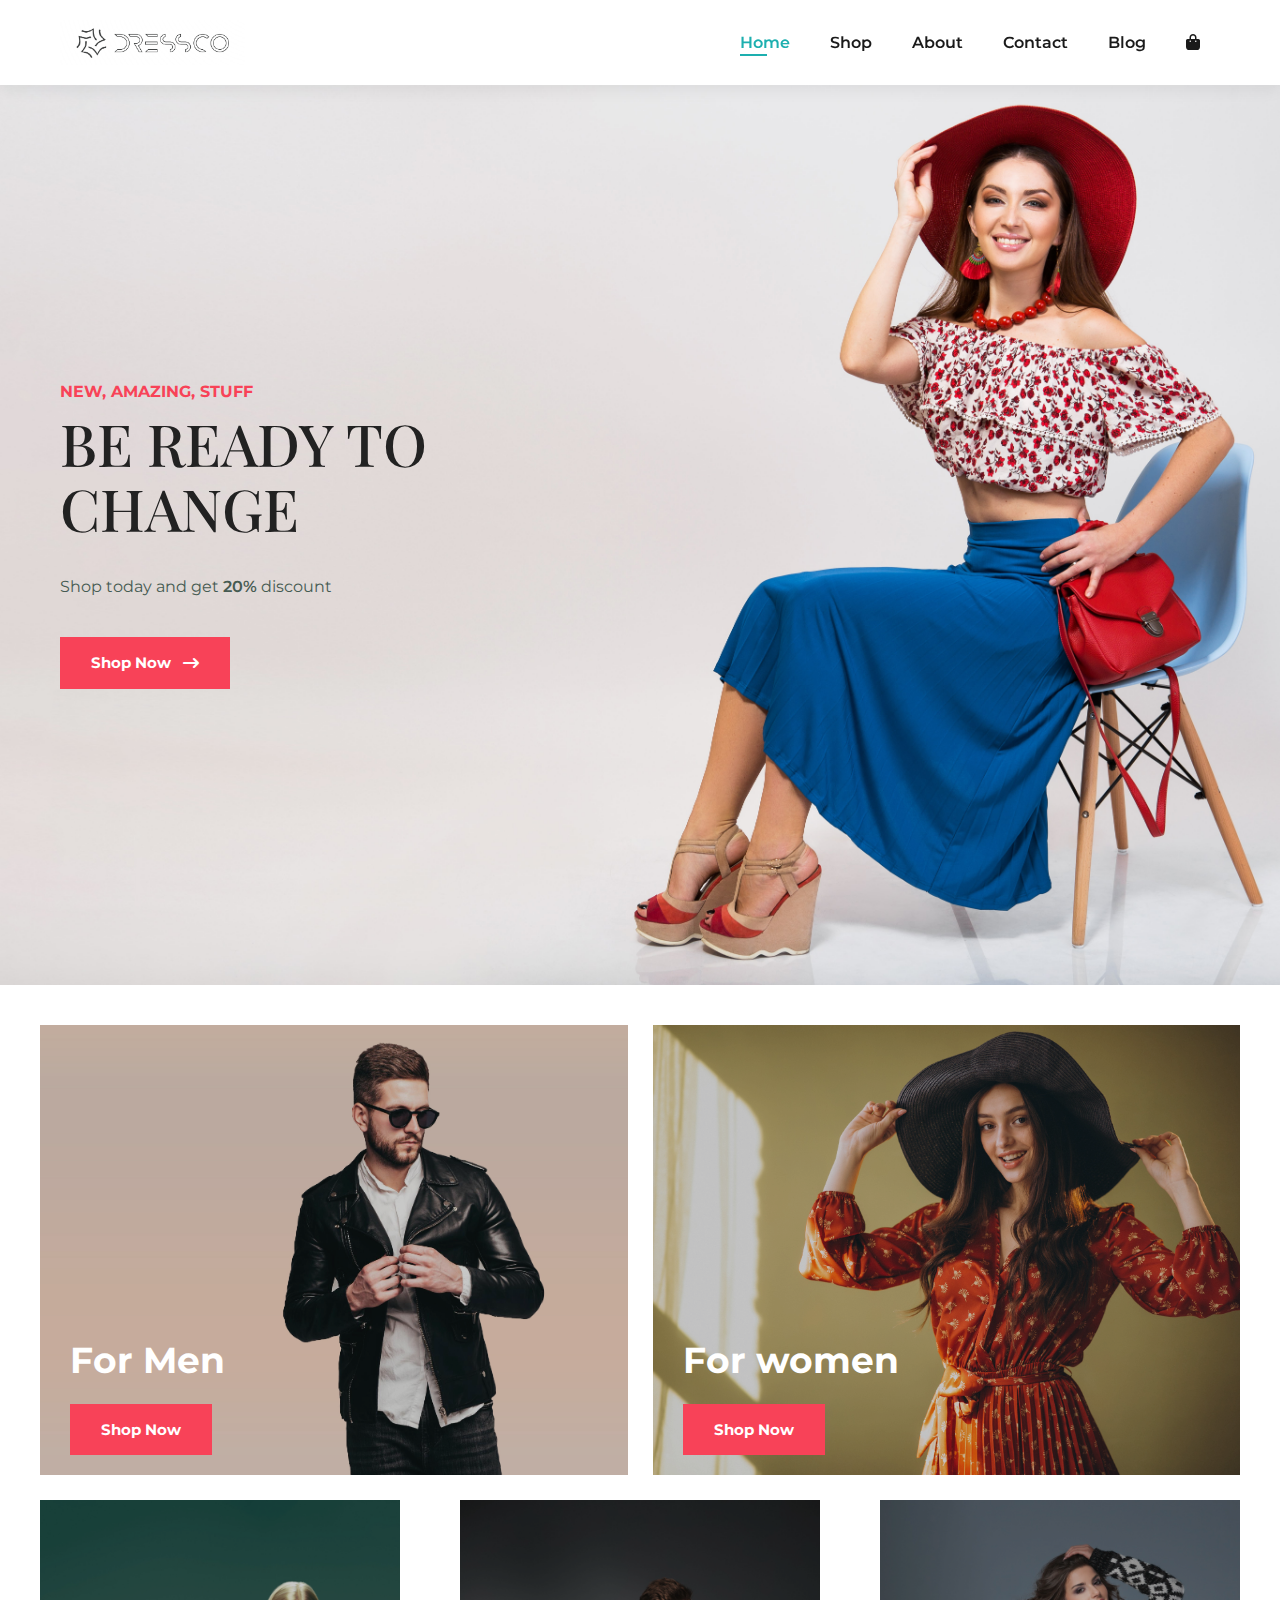
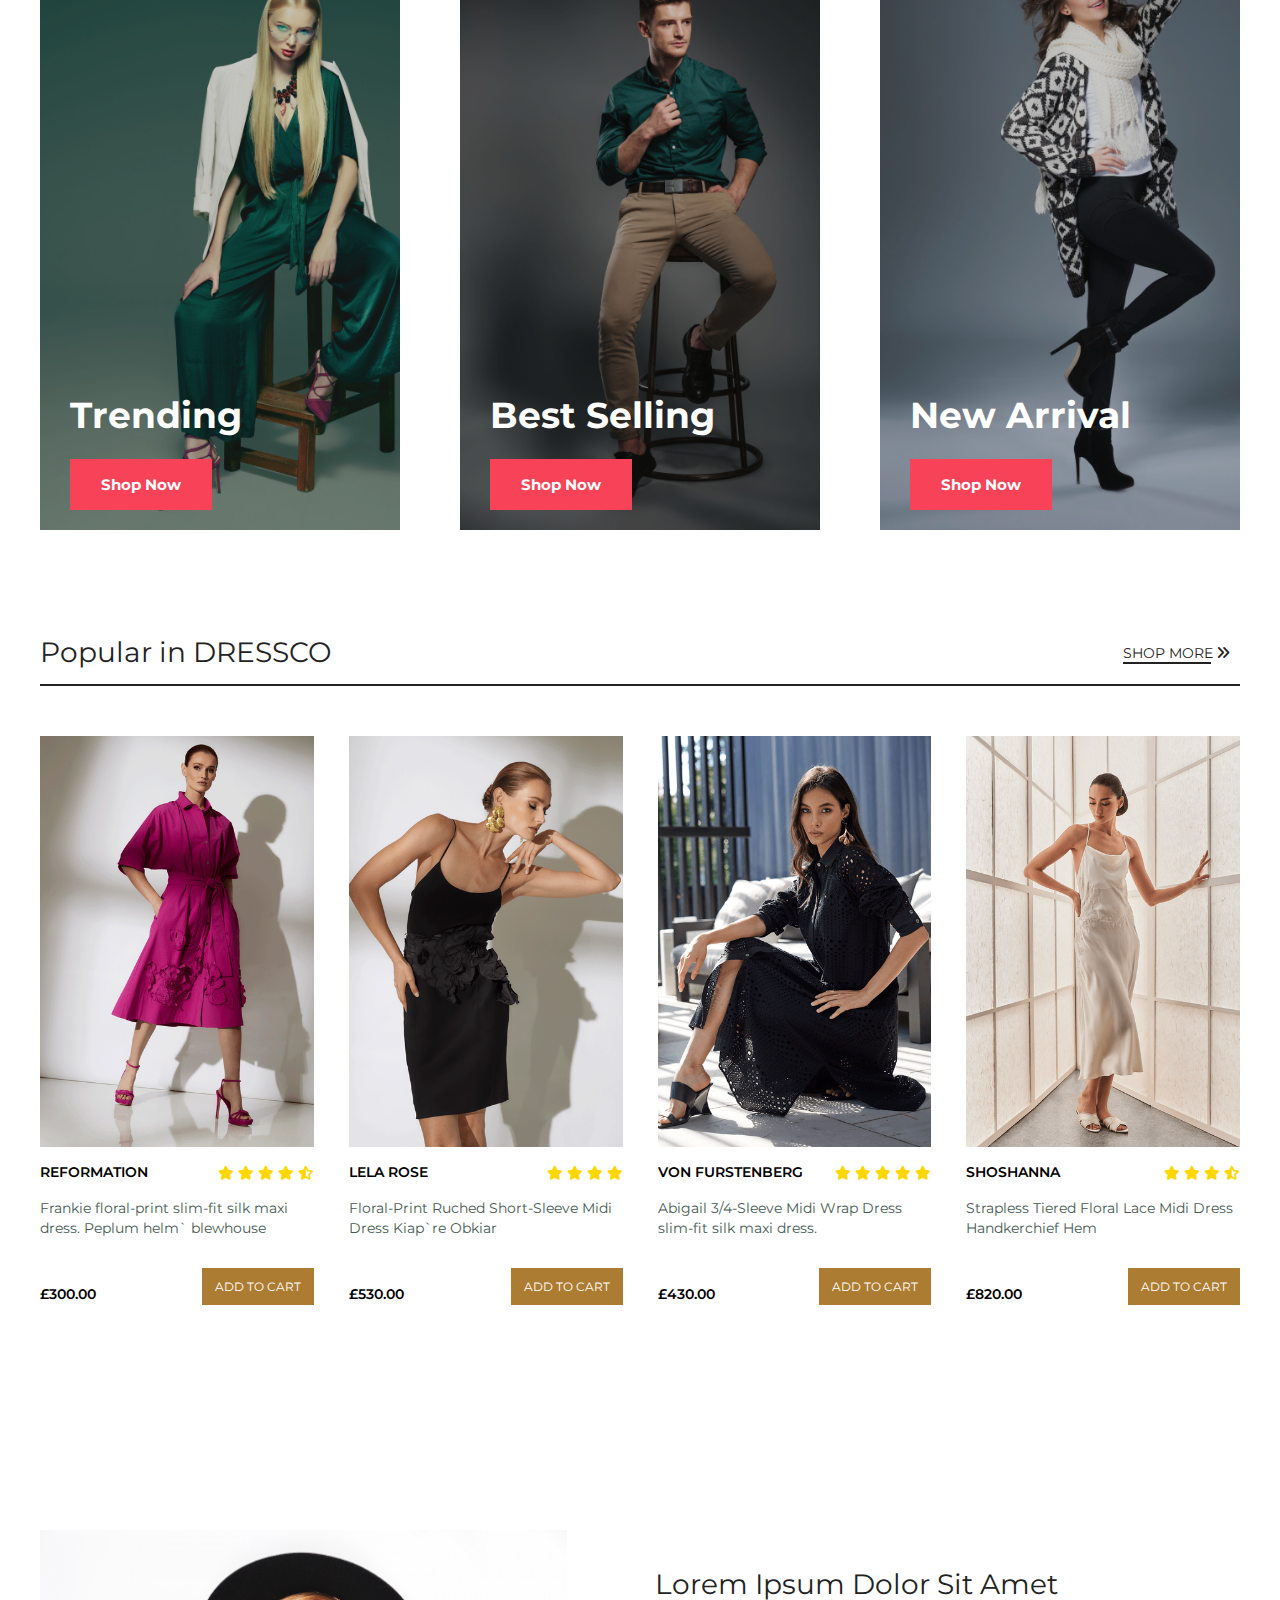
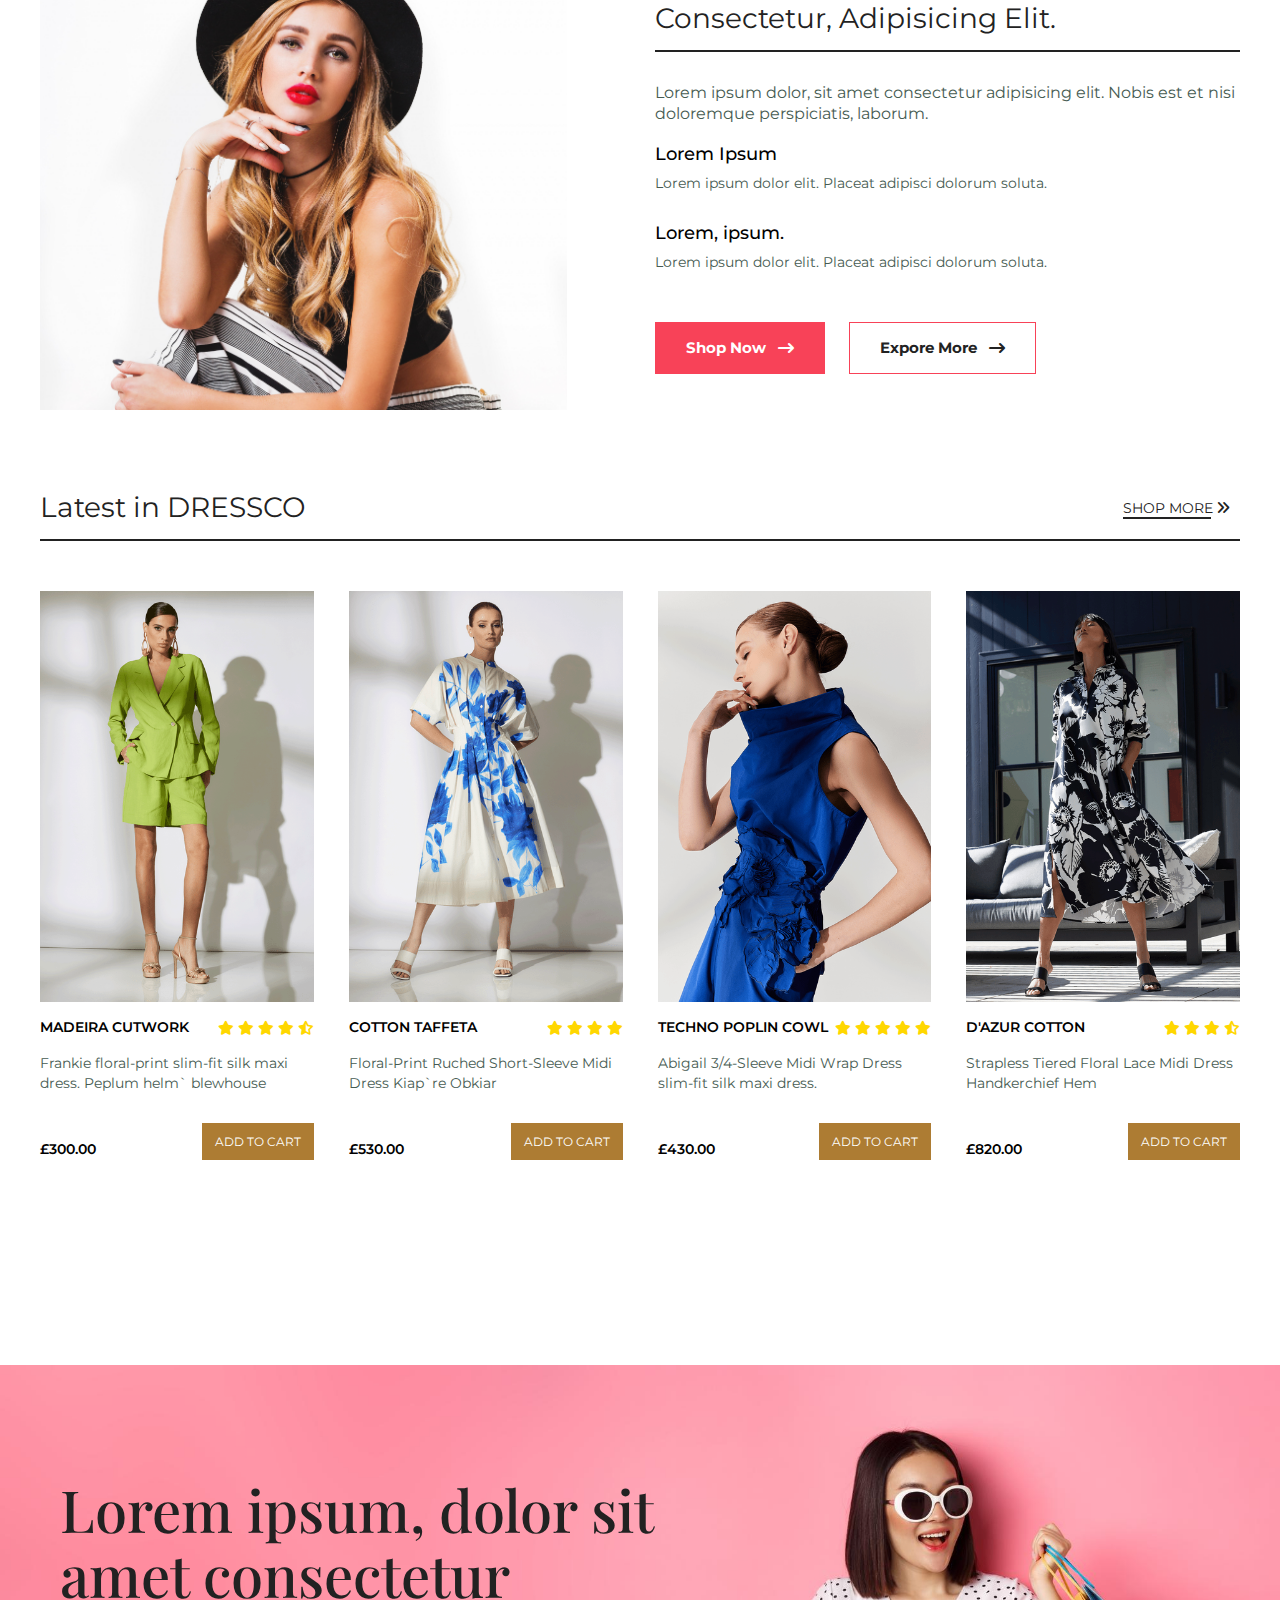
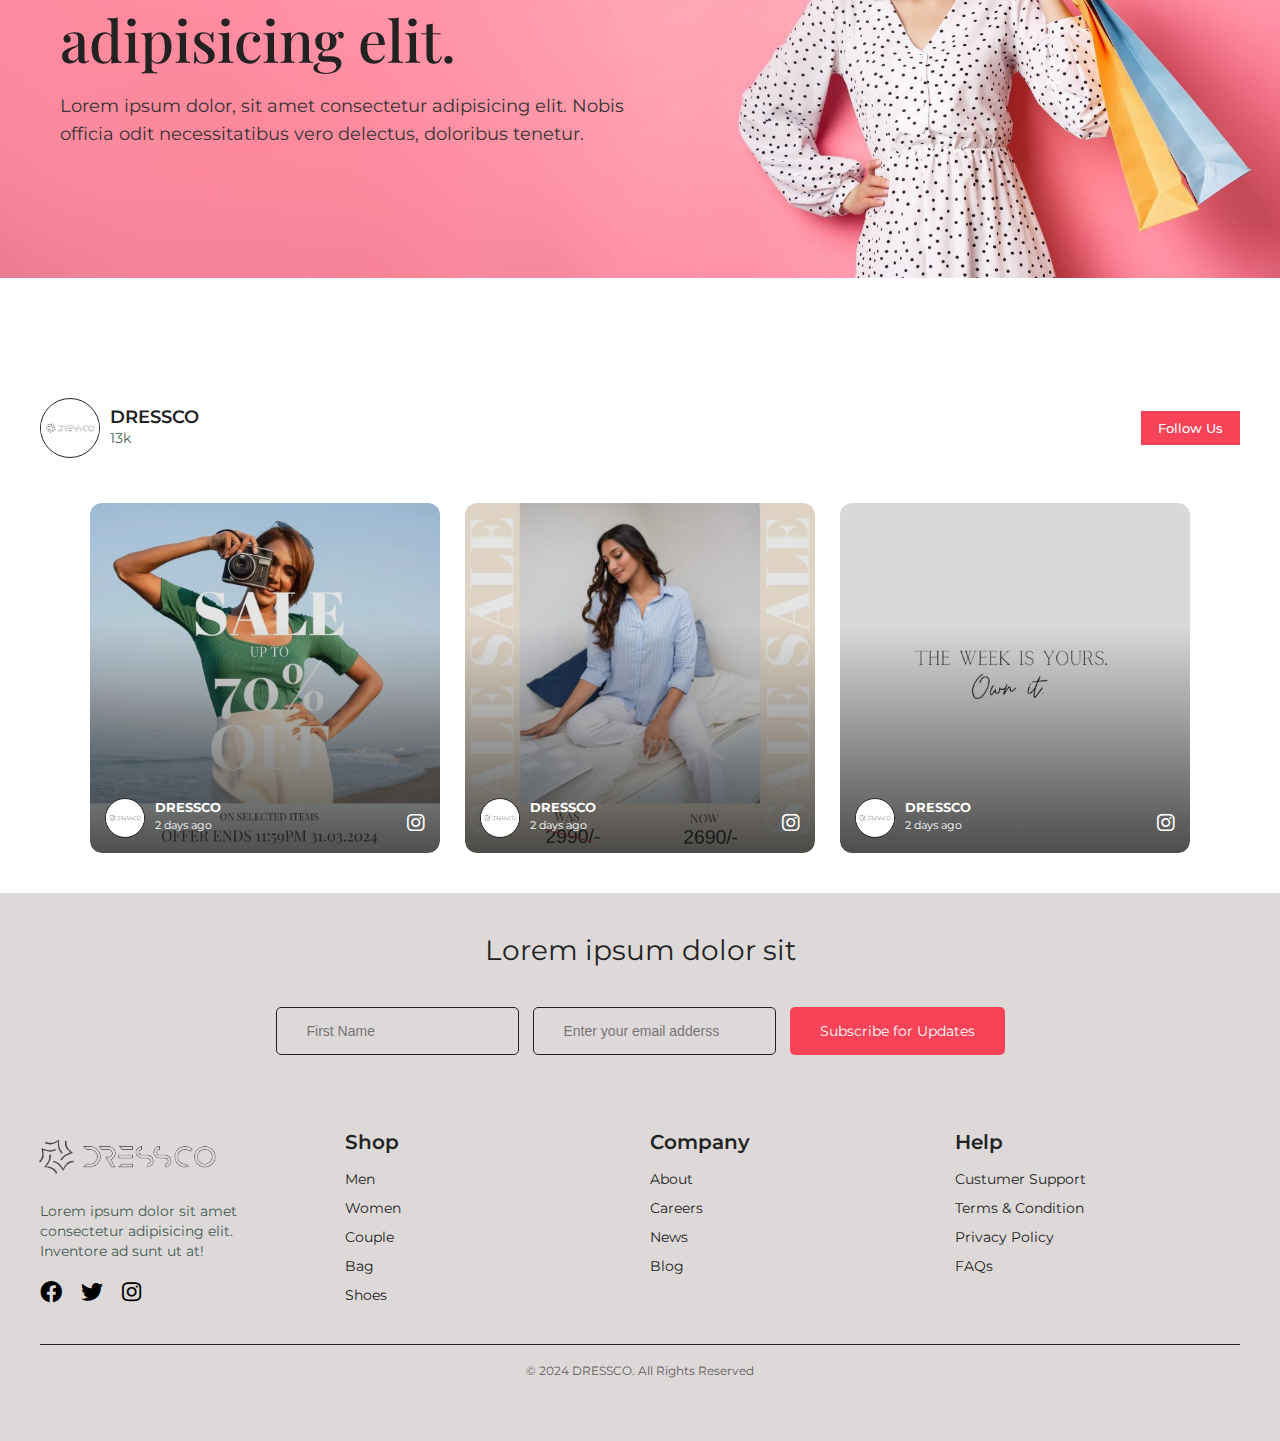
==== index.html @ 86cf1eea "Add files via upload" ====
<!DOCTYPE html>
<html lang="en">
  <head>
    <meta charset="UTF-8" />
    <meta name="viewport" content="width=device-width, initial-scale=1.0" />
    <link rel="shortcut icon" href="./assets/favicon.ico" type="image/x-icon">
    <link rel="stylesheet" href="./css/style.css" />
    <link
      rel="stylesheet"
      href="https://cdnjs.cloudflare.com/ajax/libs/font-awesome/6.0.0-beta3/css/all.min.css"
    />
    <title>DRESSCO</title>
  </head>
  <body>

    <!-- Custom Cursor -->

    <header id="header">
      <a class="logo" href="#"><img src="./assets/logo.png" alt="LOGO" /></a>

      <nav >
        <ul id="navbar">
         
          <li><a class="active" href="index.html">Home</a></li>
          <li><a href="shop.html">Shop</a></li>
          <li><a href="about.html">About</a></li>
          <li><a href="contact.html">Contact</a></li>
          <li><a href="blog.html">Blog</a></li>
          <li>
            <a href="cart.html" id="cart"><i class="fa-solid fa-bag-shopping"></i></a>
          </li>
          
            <a href="#" id="close"><i class="fa-solid fa-times"></i></a>
          
          
        </ul>
      </nav>
      <div id="mobile">
        <i class="fa-solid fa-bag-shopping"></i>
        <i id="bar" class="fa-solid fa-bars"></i>
      </div>
    </header>

    

    <!-- Hero Section -->

    <section id="hero">
      <div class="left-container">
        <h4>New, Amazing, Stuff</h4>
        <h2>BE READY TO CHANGE</h2>
        <p>Shop today and get <span>20%</span> discount</p>
        <button class="primary-btn">
          Shop Now <span><i class="fa-solid fa-arrow-right-long"></i></span>
        </button>
      </div>
      <!-- <div class="right-container">
        <img src="assets/hero-img.png" alt="Hero-Image">
    </div> -->
    </section>
    <!-------------------Category Section---------------->

    <section id="category" class="section-p1">
      <div class="row">
        <div class="category-card for-men">
          <h2>For Men</h2>
          <button class="primary-btn">Shop Now</button>
        </div>
        <div class="category-card for-women">
          <h2>For women</h2>
          <button class="primary-btn">Shop Now</button>
        </div>
      </div>
      <div class="row">
        <div class="category-card trending">
          <h2>Trending</h2>
          <button class="primary-btn">Shop Now</button>
        </div>
        <div class="category-card best-selling">
          <h2>Best Selling</h2>
          <button class="primary-btn">Shop Now</button>
        </div>
        <div class="category-card new-arrival">
          <h2>New Arrival</h2>
          <button class="primary-btn">Shop Now</button>
        </div>
      </div>
    </section>
    
    <!--------------------Popular Items Section-------------- -->

    <section id="popular" class="section-p1">
      <div class="row">
        <h4>Popular in DRESSCO</h4>
        <button class="shop-more">Shop More<i class="fa-solid fa-angles-right"></i></button>
      </div>
      <div class="row">
        <div class="card">
          <img src="./assets/products/item0.webp" alt="item-1">
          <div class="text-content">
            <div class="top-row">
              <h6>REFORMATION</h6>
            <div class="rating">
              <i class="fas fa-star"></i>
              <i class="fas fa-star"></i>
              <i class="fas fa-star"></i>
              <i class="fas fa-star"></i>
              <i class="fa-solid fa-star-half-stroke"></i>
          </div>
            </div>
          <p>Frankie floral-print slim-fit silk maxi dress. Peplum helm` blewhouse</p>
          <div class="bottom-row">
            <h6>£300.00</h6>
            <button class="add-to-cart">Add to Cart</button>
          </div>
          </div>
        </div>
        <div class="card">
          <img src="./assets/products/item2.webp" alt="item-1">
          <div class="text-content">
            <div class="top-row">
              <h6>Lela Rose</h6>
            <div class="rating">
              <i class="fas fa-star"></i>
              <i class="fas fa-star"></i>
              <i class="fas fa-star"></i>
              <i class="fas fa-star"></i>
          </div>
            </div>
          <p>Floral-Print Ruched Short-Sleeve Midi Dress Kiap`re Obkiar</p>
          <div class="bottom-row">
            <h6>£530.00</h6>
            <button class="add-to-cart">Add to Cart</button>
          </div>
          </div>
        </div>
        <div class="card">
          <img src="./assets/products/item3.webp" alt="item-1">
          <div class="text-content">
            <div class="top-row">
              <h6>von Furstenberg</h6>
            <div class="rating">
              <i class="fas fa-star"></i>
              <i class="fas fa-star"></i>
              <i class="fas fa-star"></i>
              <i class="fas fa-star"></i>
              <i class="fas fa-star"></i>
          </div>
            </div>
          <p>Abigail 3/4-Sleeve Midi Wrap Dress slim-fit silk maxi dress.</p>
          <div class="bottom-row">
            <h6>£430.00</h6>
            <button class="add-to-cart">Add to Cart</button>
          </div>
          </div>
        </div>
        <div class="card">
          <img src="./assets/products/item4.webp" alt="item-1">
          <div class="text-content">
            <div class="top-row">
              <h6>Shoshanna</h6>
            <div class="rating">
              <i class="fas fa-star"></i>
              <i class="fas fa-star"></i>
              <i class="fas fa-star"></i>
              <i class="fa-solid fa-star-half-stroke"></i>
          </div>
            </div>
          <p>Strapless Tiered Floral Lace Midi Dress Handkerchief Hem</p>
          <div class="bottom-row">
            <h6>£820.00</h6>
            <button class="add-to-cart">Add to Cart</button>
          </div>
          </div>
        </div>
      </div>
    </section>

    <!------------------ About Us Section --------------------->

    <section id="about" class="section-p1">
      <div class="left-cont">
        <img src="./assets/about.jpg" alt="about">
      </div>
      <div class="right-cont">
        <h4>Lorem Ipsum Dolor Sit Amet<br> Consectetur, Adipisicing Elit.</h4>
        <p>Lorem ipsum dolor, sit amet consectetur adipisicing elit. Nobis est et nisi doloremque perspiciatis, laborum.</p>
        <div class="special-features">
          <h6>Lorem Ipsum</h6>
          <p>Lorem ipsum dolor elit. Placeat adipisci dolorum soluta.</p>
        </div>
        <div class="special-features">
          <h6>Lorem, ipsum.</h6>
          <p>Lorem ipsum dolor elit. Placeat adipisci dolorum soluta.</p>
        </div>
        <button class="primary-btn shop-now">
          Shop Now <span><i class="fa-solid fa-arrow-right-long"></i></span>
        </button>
        <button class="primary-btn explore-more">
          Expore More <span><i class="fa-solid fa-arrow-right-long"></i></span>
        </button>
      </div>
    </section>

    <!------------------ Latest in DRESSCO Section --------------------->
    <section id="popular" class="section-p1">
      <div class="row">
        <h4>Latest in DRESSCO</h4>
        <button class="shop-more">Shop More<i class="fa-solid fa-angles-right"></i></button>
      </div>
      <div class="row">
        <div class="card">
          <img src="./assets/products/latest-item-1.webp" alt="item-1">
          <div class="text-content">
            <div class="top-row">
              <h6>Madeira Cutwork</h6>
            <div class="rating">
              <i class="fas fa-star"></i>
              <i class="fas fa-star"></i>
              <i class="fas fa-star"></i>
              <i class="fas fa-star"></i>
              <i class="fa-solid fa-star-half-stroke"></i>
          </div>
            </div>
          <p>Frankie floral-print slim-fit silk maxi dress. Peplum helm` blewhouse</p>
          <div class="bottom-row">
            <h6>£300.00</h6>
            <button class="add-to-cart">Add to Cart</button>
          </div>
          </div>
        </div>
        <div class="card">
          <img src="./assets/products/latest-item-2.webp" alt="item-1">
          <div class="text-content">
            <div class="top-row">
              <h6>Cotton Taffeta</h6>
            <div class="rating">
              <i class="fas fa-star"></i>
              <i class="fas fa-star"></i>
              <i class="fas fa-star"></i>
              <i class="fas fa-star"></i>
          </div>
            </div>
          <p>Floral-Print Ruched Short-Sleeve Midi Dress Kiap`re Obkiar</p>
          <div class="bottom-row">
            <h6>£530.00</h6>
            <button class="add-to-cart">Add to Cart</button>
          </div>
          </div>
        </div>
        <div class="card">
          <img src="./assets/products/latest-item-3.webp" alt="item-1">
          <div class="text-content">
            <div class="top-row">
              <h6>Techno Poplin Cowl</h6>
            <div class="rating">
              <i class="fas fa-star"></i>
              <i class="fas fa-star"></i>
              <i class="fas fa-star"></i>
              <i class="fas fa-star"></i>
              <i class="fas fa-star"></i>
          </div>
            </div>
          <p>Abigail 3/4-Sleeve Midi Wrap Dress slim-fit silk maxi dress.</p>
          <div class="bottom-row">
            <h6>£430.00</h6>
            <button class="add-to-cart">Add to Cart</button>
          </div>
          </div>
        </div>
        <div class="card">
          <img src="./assets/products/latest-item-4.webp" alt="item-1">
          <div class="text-content">
            <div class="top-row">
              <h6>D'Azur Cotton</h6>
            <div class="rating">
              <i class="fas fa-star"></i>
              <i class="fas fa-star"></i>
              <i class="fas fa-star"></i>
              <i class="fa-solid fa-star-half-stroke"></i>
          </div>
            </div>
          <p>Strapless Tiered Floral Lace Midi Dress Handkerchief Hem</p>
          <div class="bottom-row">
            <h6>£820.00</h6>
            <button class="add-to-cart">Add to Cart</button>
          </div>
          </div>
        </div>
      </div>
    </section>

    <!------------------ Banner Section --------------------->
    <section id="banner">
      <img src="./assets/banner.jpg" alt="banner-image">
      <div class="text-cont">
        <h2>Lorem ipsum, dolor sit amet consectetur adipisicing elit.</h2>
        <p>Lorem ipsum dolor, sit amet consectetur adipisicing elit. Nobis officia odit necessitatibus vero delectus, doloribus tenetur.</p>
      </div>
    </section>

        <!------------------ Instagram Post Section --------------------->
    <section id="instaPostSlider" class="section-p1">
      <div class="heading-row">
        <div class="profile">
          <img src="./assets/profile-pic.png" alt="Profile-Picture">
          <div class="profile-status">
            <h4 class="profile-name">DRESSCO</h4>
            <p>13k </p>
          </div>
        </div>
        <div class="btn-follow">
          <button>Follow Us</button>
        </div>
      </div>

      <div class="slider-row">
        <div class="slider-card">
          <img src="./assets/slider_1.webp" alt="SLider-image">
          <div class="slider-card-bottom">
            <div class="profile">
              <img src="./assets/profile-pic.png" alt="Profile-Picture">
              <div class="profile-status">
                <h4 class="profile-name">DRESSCO</h4>
                <p>2 days ago </p>
              </div>
            </div>
            <div class="btn-follow">
              <i class="fab fa-instagram"></i>
            </div>
    
          </div>
          <div class="slider-hover-overlay">
            <div class="slider-hover-content">
              <i class="fas fa-heart"></i>
              <i class="fas fa-comment"></i>
              <i class="fas fa-share"></i>
            </div>
          </div>
        </div>
        <div class="slider-card">
          <img src="./assets/slider_4.webp" alt="SLider-image">
          <div class="slider-card-bottom">
            <div class="profile">
              <img src="./assets/profile-pic.png" alt="Profile-Picture">
              <div class="profile-status">
                <h4 class="profile-name">DRESSCO</h4>
                <p>2 days ago </p>
              </div>
            </div>
            <div class="btn-follow">
              <i class="fab fa-instagram"></i>
            </div>
    
          </div>
          <div class="slider-hover-overlay">
            <div class="slider-hover-content">
              <i class="fas fa-heart"></i>
              <i class="fas fa-comment"></i>
              <i class="fas fa-share"></i>
            </div>
          </div>
        </div>
        <div class="slider-card">
          <img src="./assets/slider_3.webp" alt="SLider-image">
          <div class="slider-card-bottom">
            <div class="profile">
              <img src="./assets/profile-pic.png" alt="Profile-Picture">
              <div class="profile-status">
                <h4 class="profile-name">DRESSCO</h4>
                <p>2 days ago </p>
              </div>
            </div>
            <div class="btn-follow">
              <i class="fab fa-instagram"></i>
            </div>
    
          </div>
          <div class="slider-hover-overlay">
            <div class="slider-hover-content">
              <i class="fas fa-heart"></i>
              <i class="fas fa-comment"></i>
              <i class="fas fa-share"></i>
            </div>
          </div>
        </div>
      </div>
    </section>
    
    <!------------------ Footer Section --------------------->
    <footer id="footer" class="section-p1">
      <div id="topCont" class="top-container">
        <h4>Lorem ipsum dolor sit</h4>
        <form action="sign-up">
          <input type="text" placeholder="First Name" id="fName">
          <input type="text" id="email" placeholder="Enter your email adderss">
          <button id="subscribe" class="primary-btn btn-subscribe">Subscribe for Updates</button>

        </form>
      </div>
      <div id="midCont" class="mid-container">
        <div class="footer-col">
          <a href="#"><img src="./assets/footer-logo.png" alt="LOGO"></a>
          <p>Lorem ipsum dolor sit amet consectetur adipisicing elit. Inventore ad sunt ut at!</p>
          <div class="socials">
            <i class="fab fa-facebook"></i>
            <i class="fab fa-twitter"></i>
            <i class="fab fa-instagram"></i>
          </div>
      </div>
        <div class="footer-col">
          <h4>Shop</h4>
          <ul>
            <li><a href="#">Men</a></li>
            <li><a href="#">Women</a></li>
            <li><a href="#">Couple</a></li>
            <li><a href="#">Bag</a></li>
            <li><a href="#">Shoes</a></li>
          </ul>
      </div>
        <div class="footer-col">
          <h4>Company</h4>
          <ul>
            <li><a href="#">About</a></li>
            <li><a href="#">Careers</a></li>
            <li><a href="#">News</a></li>
            <li><a href="#">Blog</a></li>
          </ul>
      </div>
        <div class="footer-col">
          <h4>Help</h4>
          <ul>
            <li><a href="#">Custumer Support</a></li>
            <li><a href="#">Terms & Condition</a></li>
            <li><a href="#">Privacy Policy</a></li>
            <li><a href="#">FAQs</a></li>
          </ul>
      </div>
      </div>
      <div id="bottomCont" class="bottom-container">
        <p>&copy; 2024 DRESSCO. All Rights Reserved</p>
      </div>
    </footer>
 

    <script src="./js/index.js"></script>
  </body>
</html>
---- css/style.css ----
@import url("https://fonts.googleapis.com/css2?family=Montserrat:ital,wght@0,100..900;1,100..900&family=Rubik+Scribble&family=Playfair+Display:ital,wght@0,400..900;1,400..900&display=swap");




/* Reset and Global Styles */
* {
  padding: 0;
  margin: 0;
  box-sizing: border-box;
}

h1 {
  font-size: 50px;
  line-height: 64px;
  color: #222;
}
h2 {
  font-size: 46px;
  line-height: 54px;
  color: #222;
}

h4 {
  font-size: 20px;
  color: #222;
}
h5 {
  font-size: 50px;
  line-height: 64px;
  color: #222;
}
h6 {
  font-size: 14px;
  font-weight: 600;
  line-height: 21px;
}
p {
  font-size: 16px;
  line-height: 21px;
  color: #465b52;
  margin: 15px 0 20px 0;
}

.section-p1 {
  padding: 40px 60px;
}

.section-m1 {
  margin: 40px 0;
}

body {
  width: 100%;
}

body {
  font-family: "Montserrat", sans-serif;
}
button{
  font-family: "Montserrat", sans-serif;
  cursor: pointer;
  transition: 0.45s ease;
}

/* Header Styles */
#header {
  display: flex;
  justify-content: space-between;
  align-items: center;
  padding: 20px 60px;
  background-color: #ffffff;
  box-shadow: 0 5px 15px rgba(0, 0, 0, 0.06);
  z-index: 100;
  position: sticky;
  top: 0;
  left: 0;
  right: 0;
}

#header img {
  width: 185px;
  height: auto;
  display: block;
  margin: 0 auto;
}



#navbar {
  display: flex;
  align-items: center;
  justify-content: center;
  transition: 0.45s ease;
}

#navbar li {
  list-style: none;
  padding: 0 20px;
  position: relative;
}

#navbar a {
  text-decoration: none;
  font-weight: 600;
  color: #1a1a1a;
  transition: 0.45s ease;
}

#navbar a:hover,
#navbar a.active {
  color: #1dafaf;
}

#navbar a.active::after,
#navbar a:hover::after {
  content: "";
  width: 30%;
  height: 2px;
  background-color: #1dafaf;
  position: absolute;
  bottom: -4px;
  left: 20px;
}

#mobile, #close{
  display: none;
}

/*Hero Section Style*/
#hero {
  display: flex;
  align-items: center;
  justify-content: space-between;
  width: 100%;
  height: 100vh;
  background-image: url(../assets/hero-bg-img.jpg);
  background-size: cover;
  background-repeat: no-repeat;
  padding: 100px 60px;
}

.left-container {
  width: 50%;
  display: flex;
  flex-direction: column;
  align-items: start;
  justify-content: center;
}

.left-container h4 {
  color: #f84257;
  font-size: 16px;
  font-weight: 700;
  text-transform: uppercase;
  margin-bottom: 10px;
}

.left-container h2,
#banner .text-cont h2 {
  font-family: "Playfair Display";
  font-size: 58px;
  line-height: 65px;
  font-weight: 500;
  margin: 0 0 20px 0;
}

.left-container p span {
  font-weight: 600;
}

.primary-btn {
  color: #ffffff;
  background-color: #f84258;
  padding: 15px 30px;
  font-size: 15px;
  font-weight: 700;
  border: none;
  margin-top: 20px;
  border: 1px solid #f84258;
  transition: 0.45s ease;
  cursor: pointer;
}
.primary-btn span {
  font-size: 16px;
  font-weight: 200;
  vertical-align: middle;
  margin-left: 8px;
}
.primary-btn:hover {
  border-color: #f84258;
  background-color: #fff;
  color: #222;
}
/* .right-container{
    width: 50%;
    display: flex;
    align-items: center;
    justify-content: end;
}
.right-container img{
    width: 90%;
    height: auto; 
    margin: 0 ;
} */

/* Category Styles */

.row {
    display: flex;
    align-items: center;
    justify-content: center;
    gap: 25px;
    margin-bottom: 25px;
}

.for-men{background-image: url(../assets/for-men.jpg);}
.for-women{background-image: url(../assets/for-women.jpg);}
.trending{background-image: url(../assets/trending.jpg);}
.best-selling{background-image: url(../assets/best-selling.jpg);}
.new-arrival{background-image: url(../assets/new-arrival.jpg);}

.row .category-card {
    display: flex;
    flex-direction: column;
    align-items: flex-start;
    justify-content: flex-end;
    width: 50%;
    height: 50vh;
    padding: 20px 30px;
    background-position: top 30%;
    background-size: cover;
    position: relative;
    z-index: 1;
}

.category-card::after {
    content: '';
    position: absolute;
    top: 0;
    left: 0;
    width: 100%;
    height: 100%;
    background-color: rgba(36, 36, 34, 0.247);
    z-index: -1;
}

.category-card h2{
    color: #fff;
    font-size: 36px;
    line-height: 48px;
    font-weight: 700;
}

#category .row:last-child {
  display: flex;
  justify-content: space-between;
  flex-wrap: wrap;
}

.row:last-child .category-card{
    width: 30%;
    height: 70vh;
}

/* Popular Styles & Latest Styles*/
#popular .row {
  display: flex;
  align-items: flex-end;
  justify-content: space-between;
  padding-bottom: 15px;
  margin-bottom: 50px;
  border-bottom: 2px solid #222;
  gap: 35px;
  height: 100%;
}

#popular .row h4,
#about .right-cont h4,
#footer .top-container h4{
  font-size: 28px;
  font-weight: 400;
  color: #222;
}

#popular .row .shop-more{
  padding: 5px 10px;
  background-color: transparent;
  color: #222;
  font-size: 14px;
  font-weight: 400;
  border: none;
  text-transform: uppercase;
  cursor: pointer;
}

#popular .row .shop-more i{
  padding-left: 4px;
}
#popular .row .shop-more::after{
  content: '';
  width: 82%;
  height: 2px;
  display: flex;
  background-color: #222;
}

#popular .row .card {
  background-color: #ffffff;
  width: 25%;
  height: auto;
  display: flex;
  flex-direction: column;
  column-gap: 15px;
  align-items: flex-start;
  justify-content: space-between;
  padding: 0px;
}

#popular .row .card img {
  width: 100%;
  object-fit: cover;
  object-position: center;
}

#popular .row .card .text-content{
  width: 100%;
  margin-top: 15px;
  display: flex;
  flex-direction: column;
  
}
#popular .row .card .text-content .top-row{
  display: flex;
  align-items: center;
  justify-content: space-between;
}

#popular .row .card .text-content .top-row h6{
  font-size: 14px;
  font-weight: 600;
  line-height: 21px;
  text-transform: uppercase;
}

#popular .row .card .text-content .top-row i{
  color: gold;
  font-size: 14px;
}

#popular .row .card .text-content p{
  font-size: 14px;
  line-height: 20px;
  font-weight: 400;
  margin-bottom: 20px;
}

#popular .row:last-child{
  border: none;
}

#popular .row .card .text-content .bottom-row{
  display: flex;
  align-items: flex-end;
  justify-content: space-between;
  margin-top: 10px;
}

#popular .row .card .text-content .bottom-row .add-to-cart{
  padding: 10px 12px;
  background-color: #ad7c33;
  color: #fff;
  font-size: 12px;
  font-weight: 400;
  text-transform: uppercase;
  border: 1px solid #ad7c33;
  
}
#popular .row .card .text-content .bottom-row .add-to-cart:hover{
  background-color: transparent;
  border: 1px soid #ad7c33;
  color: #222;
}

.add-to-cart:hover::after {
  content: "\f217";
  font-family: 'Font Awesome\ 5 Free';
  margin-left: 5px; 
}



/* About section styles */

#about{
  display: flex;
  justify-content: space-between;
  align-items: center;
  margin-top: 80px;
  column-gap: 30px;

}

#about .left-cont{
  width: 50%;
  height: 480px;
}

#about .left-cont img{
  width: 90%;
  height: 100%;
  object-fit: cover;
  object-position: top 0 right 0;
}


#about .right-cont{
  width: 50%;
  height: auto;
}
#about .right-cont h4{
  border-bottom: 2px solid #222;
  padding-bottom: 15px;
}

#about .right-cont p{
  line-height: 21px;
  margin-top: 30px;
}
.special-features {
  margin-bottom: 30px;
}
#about .right-cont .special-features h6{
  font-size: 18px;
  font-weight: 500;
  margin-top: 20px;
  margin-bottom: 8px;

}

#about .right-cont .special-features p{
  font-size: 14px;
  line-height: 20px;
  margin: 0;
}

#about .right-cont .explore-more{
  background-color: transparent;
  color: #222;
  margin-left: 20px;
}
#about .right-cont .explore-more:hover{
  border: none;
  background-color: #f84257;
  color: #fff;
}
#about .right-cont .explore-more:hover .shop-more{
  background-color: transparent;
  color: #222;
}

/* Banner Styles */

#banner{
  width: 100%;
  position: relative;
  display: flex;
  align-items: center;
  margin-top: 100px;
  margin-bottom: 80px;
}

#banner img{
  width: 100%
}

#banner .text-cont{
  position: absolute;
  width: 60%;
  top: 50%;
  transform: translateY(-50%);
  padding-left: 60px;
}

#banner .text-cont p{
  width: 80%;
  font-size: 18px;
  color: #333333;
  line-height: 28px;
}

/* Instagram Post Slider Styles */
#instaPostSlider {
  display: flex;
  flex-direction: column;
  gap: 45px;
  justify-content: space-between;
}

#instaPostSlider .heading-row {
  display: flex;
  align-items: center;
  justify-content: space-between;
}

#instaPostSlider .heading-row .profile {
  display: flex;
  align-items: center;
  justify-content: space-between;
  gap: 10px;
}

#instaPostSlider .heading-row .profile img {
  width: 60px;
  height: 60px;
  object-fit: contain;
  border: 1px solid #222;
  border-radius: 30px;
}

#instaPostSlider .heading-row .profile .profile-status h4 {
  font-size: 18px;
  font-weight: 600;
  margin-bottom: px;
}
#instaPostSlider .heading-row .profile .profile-status p{
  font-size: 14px;
  font-weight: 400;
  margin: 0;
}

#instaPostSlider .heading-row .btn-follow button{
  padding: 8px 16px;
  background-color: #f84257;
  color: #fff;
  border:  1px solid #f84257;
  font-size: 13px;
  font-weight: 500;
  transition: 0.3s ease;
  cursor: pointer;
}
#instaPostSlider .heading-row .btn-follow button:hover{
  opacity: 0.9;
}

#instaPostSlider .slider-row .slider-card {
  width: 350px;
  height: 350px;
  position: relative;
  z-index: 1;
  overflow: hidden;
  border-radius: 12px;

}

#instaPostSlider .slider-row{
  padding: 0 50px;
  display: flex;
  align-items: center;
  justify-content: space-between;
}

#instaPostSlider .slider-row .slider-card img {
  width: 100%;
  height: 100%;
  object-fit: cover;
  object-position: center;
}

#instaPostSlider .slider-row .slider-card-bottom {
  width: 350px;
  height: 350px;
  display: flex;
  align-items: flex-end;
  justify-content: space-between;
  padding: 15px;
  border-radius: 12px;
  background: rgb(27,29,29);
  background: linear-gradient(0deg, rgba(27,29,29,0.7763480392156863) 0%, rgba(24,25,25,0.11528361344537819) 65%);

  position: absolute;
  z-index: 2;
  bottom: 0;
  left: 0;
  right: 0;
  transition: 0.35s ease;

}

#instaPostSlider .slider-row .slider-card-bottom .profile {
  display: flex;
  align-items: center;
  justify-content: space-between;
  gap: 10px;
}

#instaPostSlider .slider-row .slider-card-bottom .profile img{
  width: 40px;
  height: 40px;
  object-position: center;
  object-fit: contain;
  border: 1px solid #222;
  border-radius: 20px;
  background-color: #fff;
}

#instaPostSlider .slider-row .slider-card-bottom .profile-status{
  display: flex;
  flex-direction: column;
  align-items: flex-start;
}

#instaPostSlider .slider-row .slider-card-bottom .profile-status h4{
  font-size: 13px;
  font-weight: 700;
  color: #fff;
}

#instaPostSlider .slider-row .slider-card-bottom .profile-status p{
  font-size: 11px;
  font-weight: 400;
  color: #fff;
  margin: 0;
}

#instaPostSlider .slider-row .slider-card-bottom i{
  font-size: 20px;
  color: #fff;
  margin-bottom: 5px;
}

#instaPostSlider .slider-row .slider-card-bottom i:hover{
  color: #f84257;
}

#instaPostSlider .slider-row .slider-hover-overlay{
  width: 100%;
  height: 100%;
  position: absolute;
  top: 0;
  left: 0;
  background-color: rgba(0, 0, 0, 0.6);
  display: flex;
  align-items: center;
  justify-content: center;
  gap: 20px;
  opacity: 1;
  transition: 0.35s ease;
  z-index: 3;
  opacity: 0;
}
#instaPostSlider .slider-row .slider-hover-overlay:hover {
  opacity: 1;
}

#instaPostSlider .slider-row .slider-hover-overlay .slider-hover-content i{
  font-size: 25px;
  color: #fff;
  transition: 0.35s ease;
  margin: 5px;
}

#instaPostSlider .slider-row .slider-hover-overlay .slider-hover-content i:hover{
  color: #f84257;
}

/* Footer Styles */

#footer {
  background-color: #ddd9d9;
  display: flex;
  flex-direction: column;
  align-items: center;
  justify-content: center;
  gap: 30px;
}

#footer .top-container {
  display: flex;
  flex-direction: column;
  align-items: center;
  justify-content: center;
  gap: 20px;
}

#footer .top-container input {
  padding: 15px 30px;
  background-color: transparent;
  border: #222 1px solid;
  border-radius: 5px;
  color: #222;
  font-size: 14px;
  font-weight: 400;
  margin-right: 10px;
  outline: none;
}

#footer .top-container .btn-subscribe {
  padding: 15px 30px;
  background-color: #f84257;
  color: #fff;
  font-size: 14px;
  font-weight: 400;
  border: none;
  border-radius: 5px;
  cursor: pointer;
}

#footer .mid-container {
  width: 100%;
  display: flex;
  align-items: flex-start;
  justify-content: center;
  gap: 20px;
  margin-top: 45px;
}

#footer .mid-container .footer-col {
  width: 25%;
}

#footer .mid-container .footer-col img {
  width: 75%;
  height: auto;
  margin-left: -20px;
}

#footer .mid-container .footer-col p {
  width: 80%;
  font-size: 14px;
  line-height: 20px;
}

#footer .mid-container .footer-col i{
  font-size: 22px;
  margin-right: 15px;
  transition: 0.35s ease;
}

#footer .mid-container .footer-col i:hover{
  color: #f84257;
}

#footer .mid-container .footer-col h4{
  font-size: 20px;
  font-weight: 600;
  margin-bottom: 15px;
}

#footer .mid-container .footer-col ul{
  list-style: none;
}

#footer .mid-container .footer-col ul li{
  margin-bottom: 10px;
}

#footer .mid-container .footer-col ul li a{
  text-decoration: none;
  color: #222;
  font-size: 14px;
  transition: 0.35s ease;
}

#footer .mid-container .footer-col ul li a:hover{
  color: #f84257;
  text-decoration: underline;
}

#footer .bottom-container {
  display: inline-block;
  width: 100%;
  text-align: center;
  border-top: 1px solid #222;
}

#footer .bottom-container p {
  font-size: 12px;
  color: #615b5b;
}

/* Responsive Media Queries Styles */

.section-p1 {
  padding: 40px 40px;
}

@media (max-width: 799px) {
  #navbar {
    display: flex;
    flex-direction: column;
    align-items: flex-start;
    justify-content: flex-start;
    position: absolute;
    top: 0;
    right: -300px;
    background-color: #ffffff;
    width: 300px;
    height: 100vh;
    box-shadow: 0 40px 60px rgba(0, 0, 0, 0.06);
    padding: 80px 0 0 10px;
}

  #navbar.active {
    right: 0;
  }
  #navbar li {
    margin-bottom: 25px;
}

  #mobile {
    display: flex;
    align-items: center;
    
  }

  #mobile i{
    font-size: 24px;
    cursor: pointer;
    color: #222;
    padding: 15px;
  }

  #close{
    display: initial;
    position: absolute;
    top: 30px;
    left: 30px;
    font-size: 24px;
    cursor: pointer;
    color: #222;
  }

  #cart{
    display: none;
  }




  #hero {
    height: 70vh;
    padding: 100px 60px;
    background-position: top 30% right 30%;
}

.row .category-card {
  width: 50%;
  height: 30vh;
  background-position: top 30% right;
  z-index: 1;
}

.row:last-child .category-card {
  width: 30%;
  height: 30vh;
}

#popular .row {
  padding: 0;
  gap: 0;
  flex-wrap: wrap;
}

#popular .row .card {
  width: 45%;
  height: auto;
  padding: 0 10px;
  margin-bottom: 45px;

}

#about {
  margin-top: 0px;
}
#about .right-cont .explore-more,
#about .right-cont .shop-now{
  padding: 12px 15px;
}

#banner .text-cont {
  width: 75%;
}

.left-container h2, #banner .text-cont h2 {
  font-size: 34px;
  line-height: 45px;
}

#instaPostSlider .slider-row .slider-card {
  width: 180px;
  height: auto;
}

}
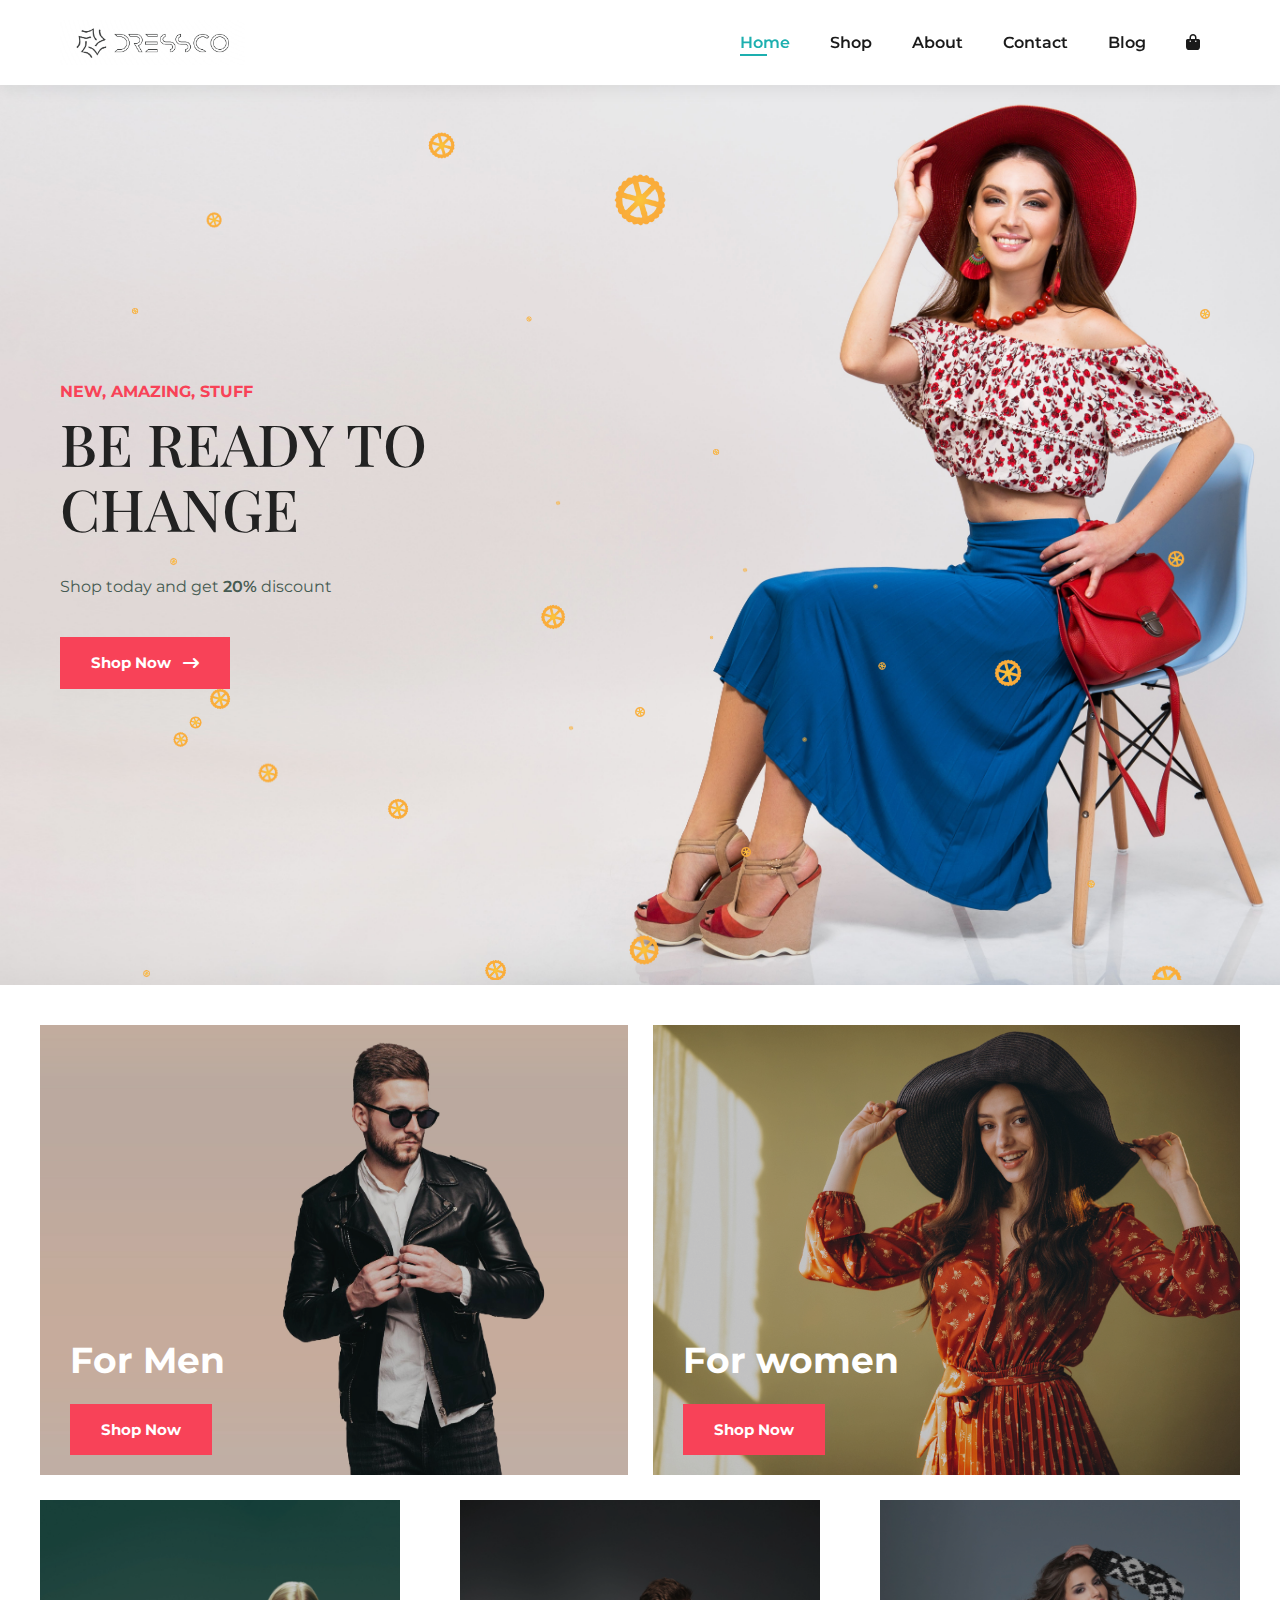
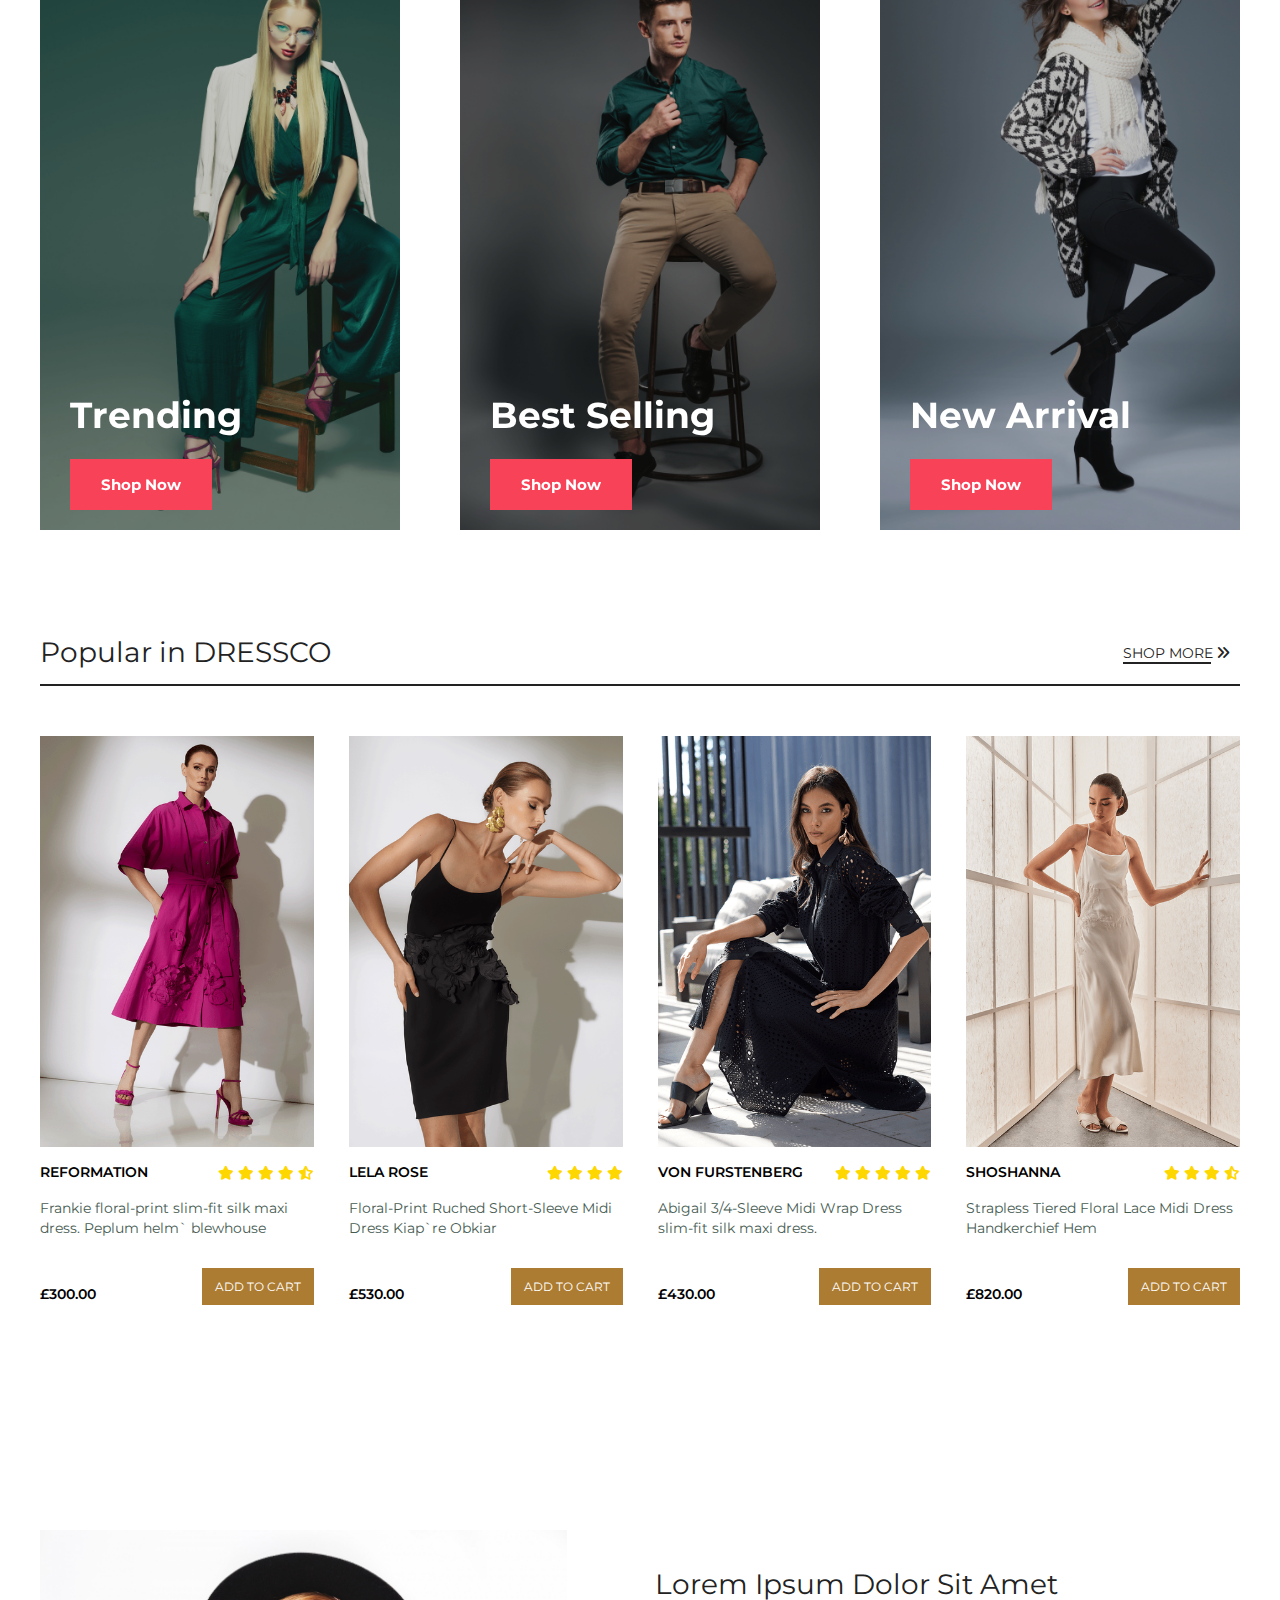
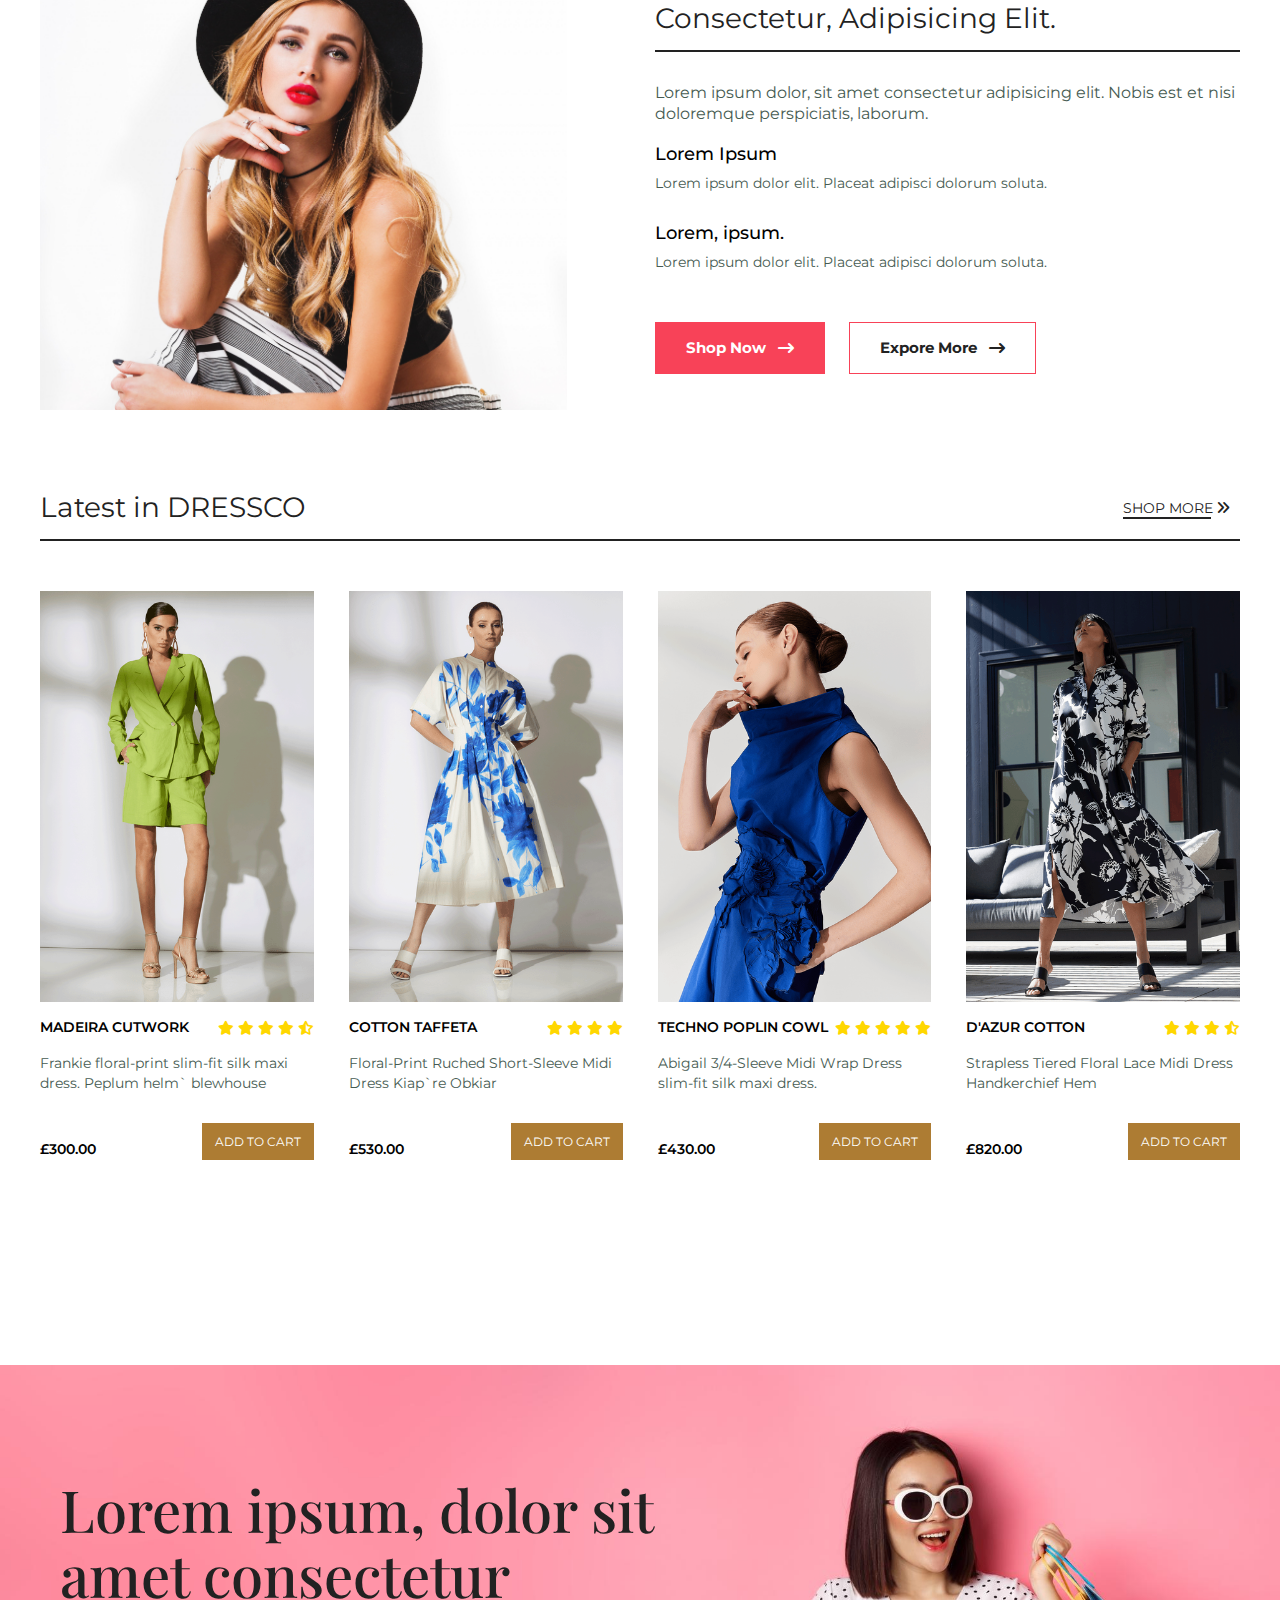
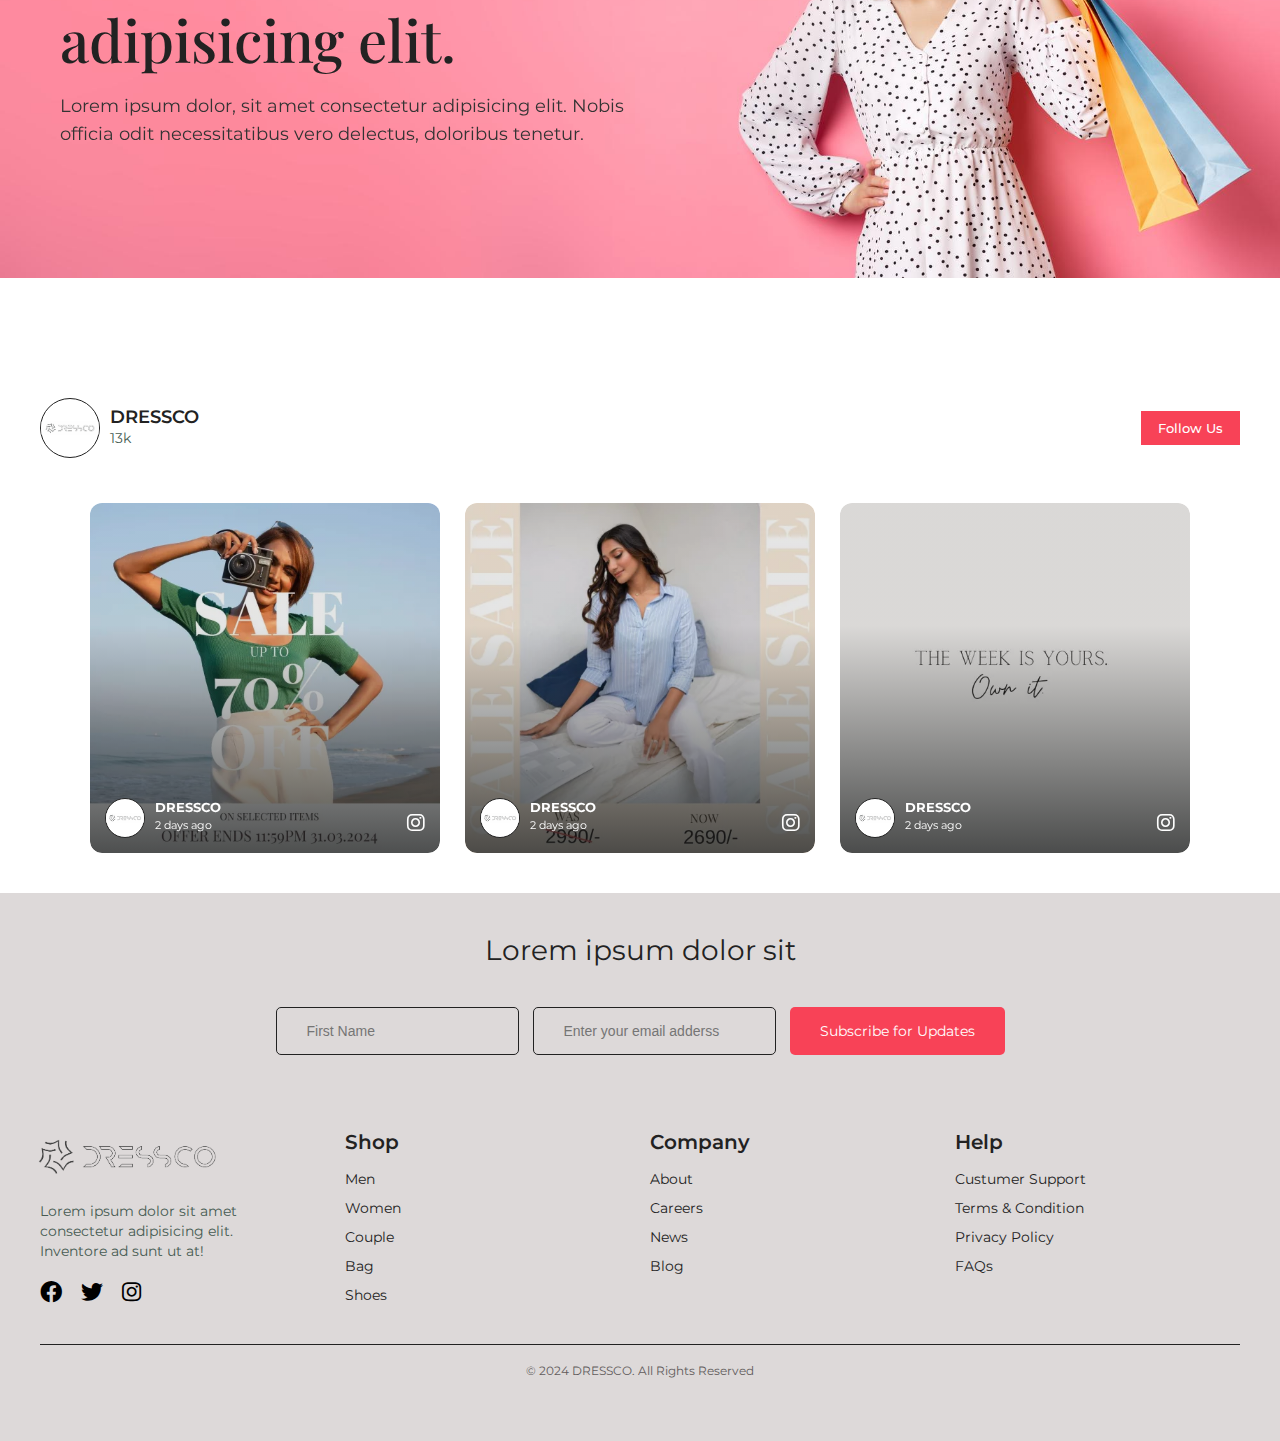
==== commit 1ca728fb: "Added Awurudu Kokis Animation to DRESSCO" ====
--- a/index.html
+++ b/index.html
@@ -13,7 +13,13 @@
   </head>
   <body>
 
-    <!-- Custom Cursor -->
+    <!-- Kokis Falling Animation -->
+
+    <div id="container">
+      <div class="kokis">
+        
+      </div>
+    </div>
 
     <header id="header">
       <a class="logo" href="#"><img src="./assets/logo.png" alt="LOGO" /></a>
--- a/css/style.css
+++ b/css/style.css
@@ -61,6 +61,47 @@
   font-family: "Montserrat", sans-serif;
   cursor: pointer;
   transition: 0.45s ease;
+}
+
+#container {
+  position: fixed;
+  width: 100%;
+  height: 100vh;
+  top: 80px;
+  left: 0;
+  display: flex;
+  align-items: center;
+  justify-content: center;
+  overflow: hidden;
+}
+
+.kokis{
+  position: absolute;
+  top: 80px;
+  background-image: url(../assets/kokis.png);
+  width: 80px;
+  height: 80px;
+  background-position: center;
+  background-size: cover;
+  z-index: 1000;
+  animation: animationKokis 5s ease-in-out infinite;
+}
+
+@keyframes animationKokis{
+  0%{
+    transform: translate(0, 0);
+    opacity: 0;
+  
+  }
+
+  50%{
+    opacity: 1;
+  }
+
+  100%{
+    transform: translate(100px, 50vh);
+    opacity: 0;
+  }
 }
 
 /* Header Styles */
@@ -892,4 +933,137 @@
   height: auto;
 }
 
+}
+
+@media (max-width: 477px) {
+  .section-p1 {
+    padding: 20px 20px;
+}
+
+  #header {
+    padding: 10px 20px;
+}
+
+#hero {
+  padding: 100px 20px;
+  background-position: 60%;
+}
+
+.primary-btn {
+  padding: 15px;
+  font-size: 14px;
+}
+
+.row {
+  flex-wrap: wrap;
+}
+
+.row .category-card {
+  width: 100%;
+  height: 25vh;
+  padding: 20px 30px;
+  background-position: top 10% right 10%;
+}
+
+.row:last-child .category-card {
+  width: 100%;
+  height: 20vh;
+}
+
+#popular .row h4, #about .right-cont h4, #footer .top-container h4 {
+  font-size: 22px;
+  font-weight: 400;
+  color: #222;
+}
+
+#popular .row .shop-more {
+  font-size: 12px;
+}
+
+#popular .row .card {
+  width: 100%;
+  height: auto;
+  padding: 0px;
+}
+
+#about {
+  display: flex;
+  justify-content: center;
+  flex-wrap: wrap;
+  align-items: center;
+  margin-top: 0px;
+  row-gap: 40px;
+}
+
+#about .left-cont,
+#about .right-cont {
+  width: 100%;
+  height: auto;
+}
+#about .left-cont img {
+  width: 100%;
+}
+
+#banner {
+  width: 100%;
+  height: 50vh;
+  align-items: center;
+  margin-top: 100px;
+  margin-bottom: 80px;
+}
+
+#banner img {
+  width: 100%;
+  height: 100%;
+  object-fit: cover;
+  object-position: top 0 right 35%;
+}
+
+#banner .text-cont {
+  width: 80%;
+  top: 50%;
+  transform: translateY(-50%);
+  padding-left: 20px;
+}
+
+#banner .text-cont p {
+  width: 80%;
+  font-size: 15px;
+  color: #333333;
+  line-height: 25px;
+}
+
+#instaPostSlider .heading-row .profile img {
+  width: 45px;
+  height: 45px;
+  object-fit: contain;
+  border: 1px solid #222;
+  border-radius: 25px;
+}
+
+#instaPostSlider .slider-row {
+  padding: 0 30px;
+  flex-wrap: wrap;
+  justify-content: center;
+  gap: 20px;
+}
+
+#instaPostSlider .slider-row .slider-card,
+#instaPostSlider .slider-row .slider-card-bottom {
+  width: 300px;
+  height: 300px;
+}
+
+#footer .top-container {
+  align-items: flex-start;
+}
+
+#footer .top-container input {
+  padding: 10px 20px;
+  margin-bottom: 10px;
+}
+
+#footer .top-container .btn-subscribe {
+  padding: 15px 20px;
+}
 }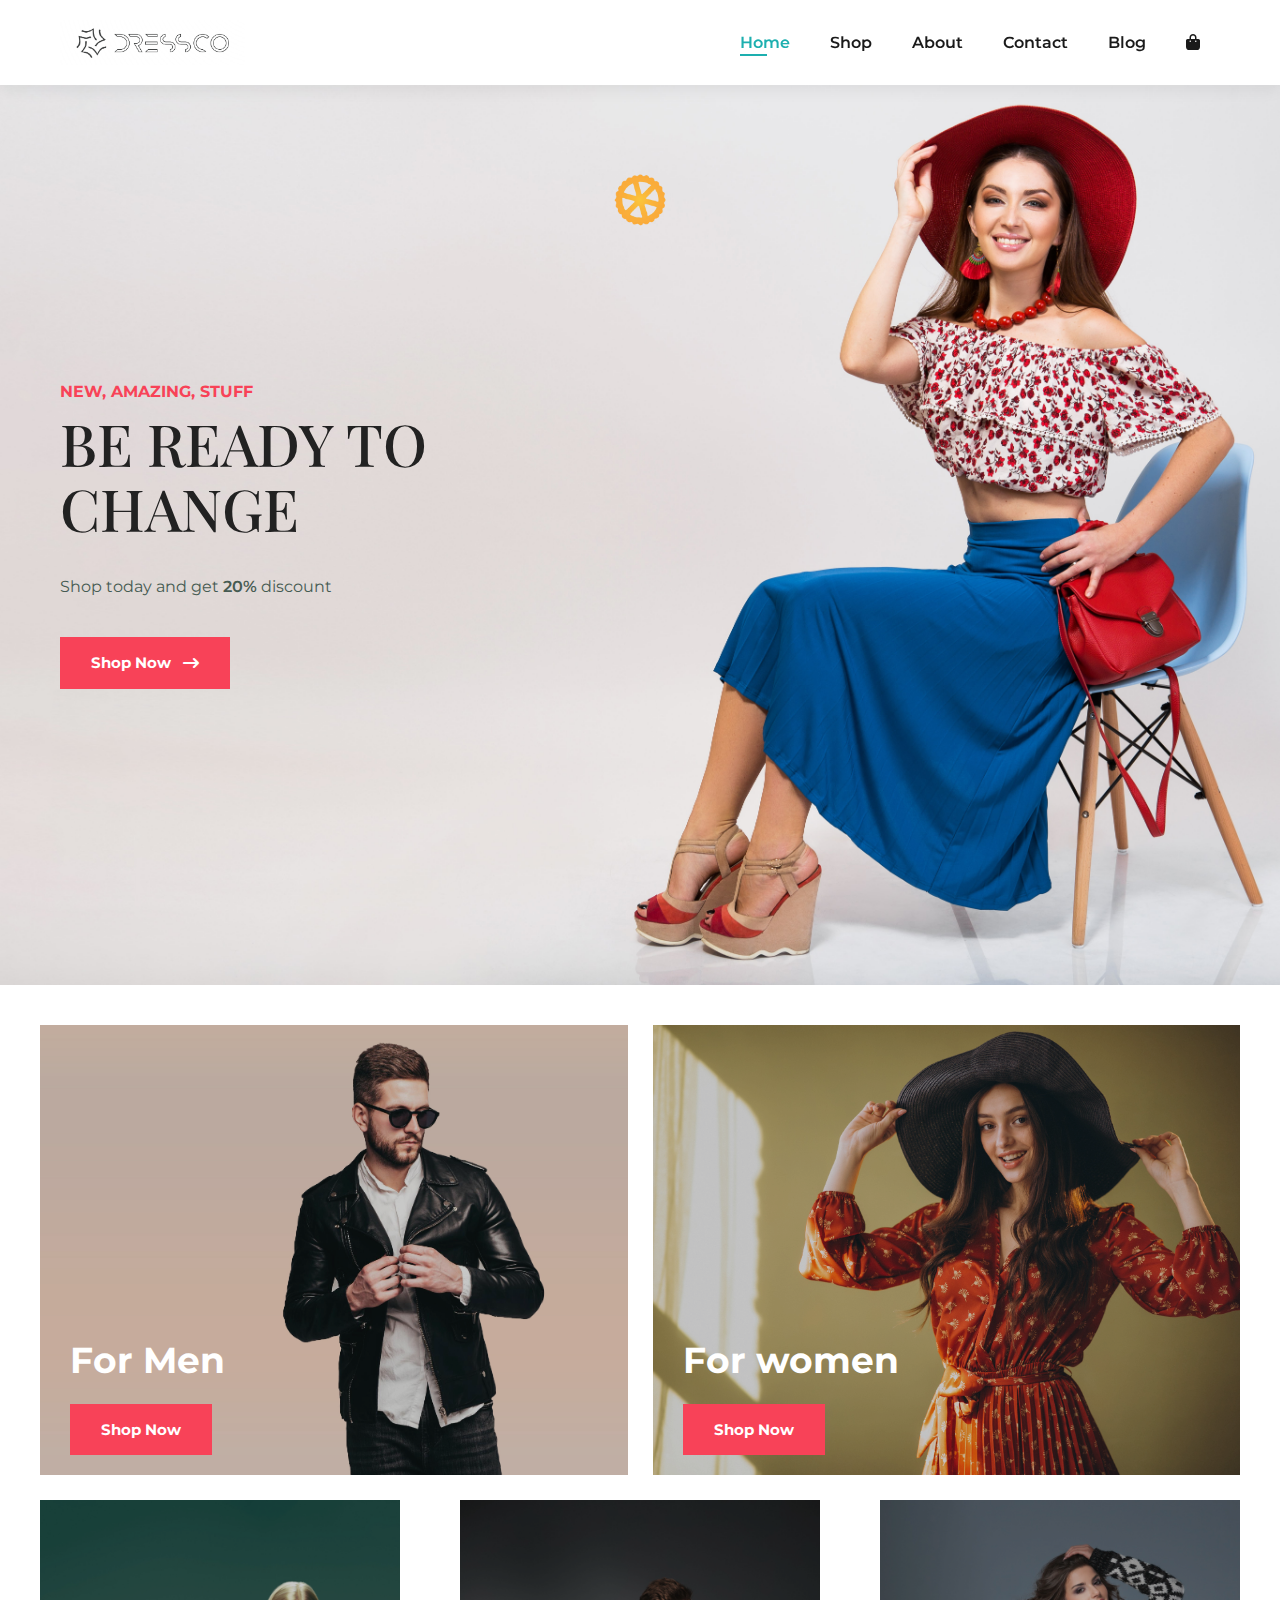
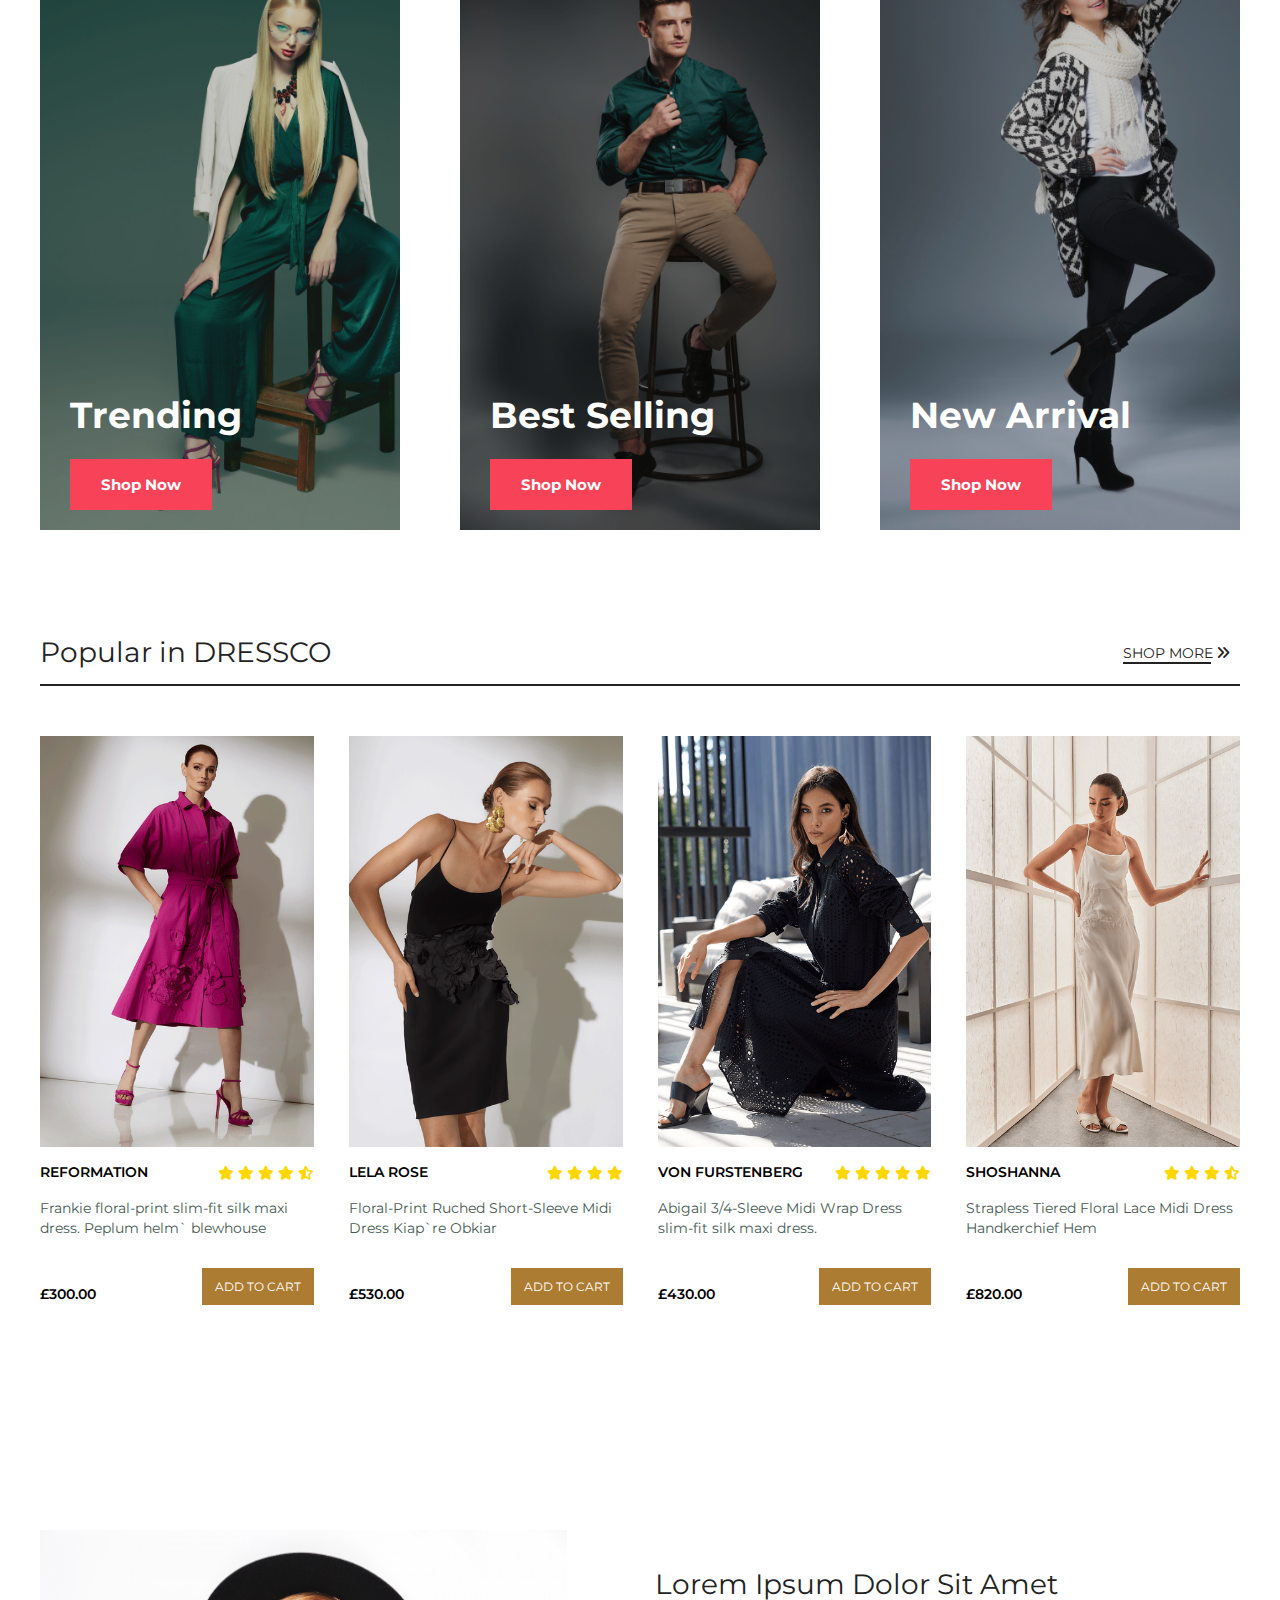
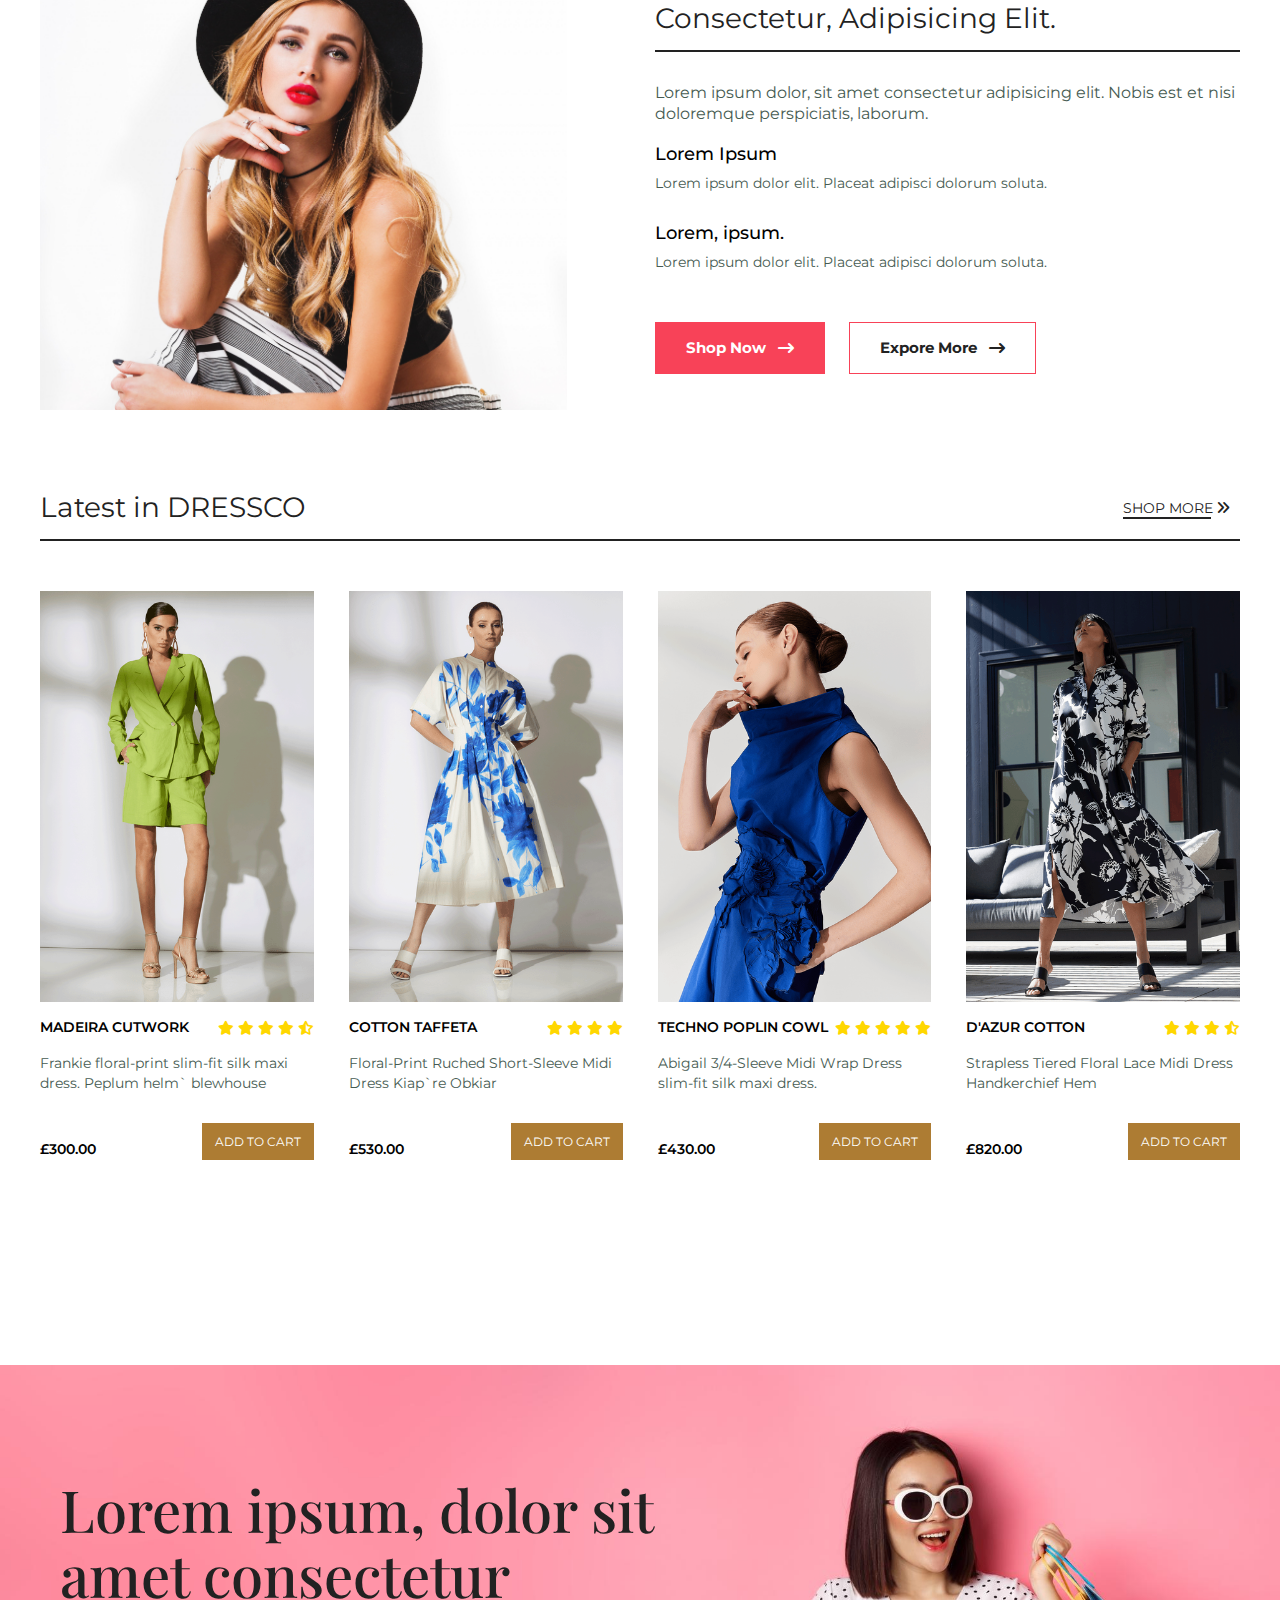
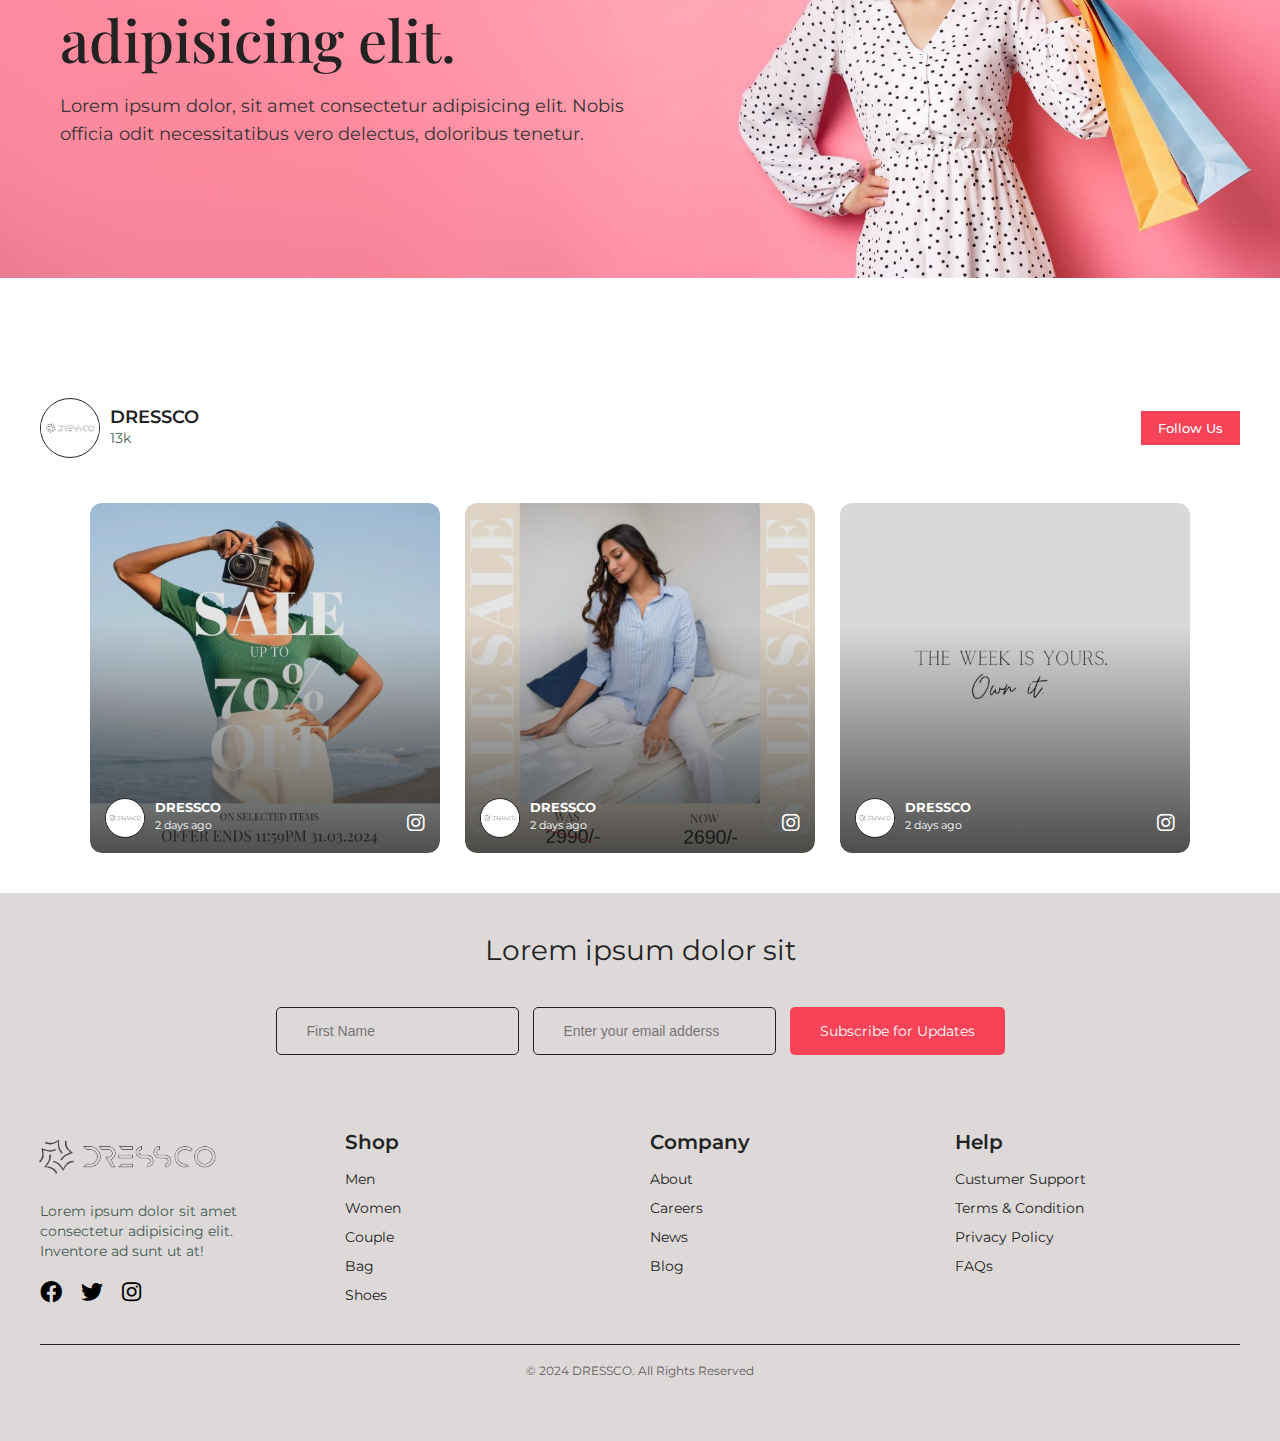
==== commit 3afaeff5: "Updated" ====
--- a/index.html
+++ b/index.html
@@ -95,7 +95,7 @@
     
     <!--------------------Popular Items Section-------------- -->
 
-    <section id="popular" class="section-p1">
+    <section id="product" class="section-p1">
       <div class="row">
         <h4>Popular in DRESSCO</h4>
         <button class="shop-more">Shop More<i class="fa-solid fa-angles-right"></i></button>
@@ -209,7 +209,7 @@
     </section>
 
     <!------------------ Latest in DRESSCO Section --------------------->
-    <section id="popular" class="section-p1">
+    <section id="product" class="section-p1">
       <div class="row">
         <h4>Latest in DRESSCO</h4>
         <button class="shop-more">Shop More<i class="fa-solid fa-angles-right"></i></button>
--- a/css/style.css
+++ b/css/style.css
@@ -73,6 +73,7 @@
   align-items: center;
   justify-content: center;
   overflow: hidden;
+  z-index: 101;
 }
 
 .kokis{
@@ -104,6 +105,7 @@
   }
 }
 
+
 /* Header Styles */
 #header {
   display: flex;
@@ -146,6 +148,19 @@
   font-weight: 600;
   color: #1a1a1a;
   transition: 0.45s ease;
+}
+
+.nav-active{
+  color: #1dafaf;
+}
+.nav-active::after{
+  content: "";
+  width: 30%;
+  height: 2px;
+  background-color: #1dafaf;
+  position: absolute;
+  bottom: -4px;
+  left: 20px;
 }
 
 #navbar a:hover,
@@ -304,19 +319,18 @@
     height: 70vh;
 }
 
-/* Popular Styles & Latest Styles*/
-#popular .row {
+/* product Styles & Latest Styles*/
+#product .row {
   display: flex;
   align-items: flex-end;
   justify-content: space-between;
   padding-bottom: 15px;
   margin-bottom: 50px;
-  border-bottom: 2px solid #222;
   gap: 35px;
   height: 100%;
 }
 
-#popular .row h4,
+#product .row h4,
 #about .right-cont h4,
 #footer .top-container h4{
   font-size: 28px;
@@ -324,7 +338,7 @@
   color: #222;
 }
 
-#popular .row .shop-more{
+#product .row .shop-more{
   padding: 5px 10px;
   background-color: transparent;
   color: #222;
@@ -335,10 +349,10 @@
   cursor: pointer;
 }
 
-#popular .row .shop-more i{
+#product .row .shop-more i{
   padding-left: 4px;
 }
-#popular .row .shop-more::after{
+#product .row .shop-more::after{
   content: '';
   width: 82%;
   height: 2px;
@@ -346,7 +360,7 @@
   background-color: #222;
 }
 
-#popular .row .card {
+#product .row .card {
   background-color: #ffffff;
   width: 25%;
   height: auto;
@@ -358,56 +372,56 @@
   padding: 0px;
 }
 
-#popular .row .card img {
+#product .row .card img {
   width: 100%;
   object-fit: cover;
   object-position: center;
 }
 
-#popular .row .card .text-content{
+#product .row .card .text-content{
   width: 100%;
   margin-top: 15px;
   display: flex;
   flex-direction: column;
   
 }
-#popular .row .card .text-content .top-row{
-  display: flex;
-  align-items: center;
-  justify-content: space-between;
-}
-
-#popular .row .card .text-content .top-row h6{
+#product .row .card .text-content .top-row{
+  display: flex;
+  align-items: center;
+  justify-content: space-between;
+}
+
+#product .row .card .text-content .top-row h6{
   font-size: 14px;
   font-weight: 600;
   line-height: 21px;
   text-transform: uppercase;
 }
 
-#popular .row .card .text-content .top-row i{
+#product .row .card .text-content .top-row i{
   color: gold;
   font-size: 14px;
 }
 
-#popular .row .card .text-content p{
+#product .row .card .text-content p{
   font-size: 14px;
   line-height: 20px;
   font-weight: 400;
   margin-bottom: 20px;
 }
 
-#popular .row:last-child{
-  border: none;
-}
-
-#popular .row .card .text-content .bottom-row{
+#product .row:first-child{
+  border-bottom: 2px solid #222;
+}
+
+#product .row .card .text-content .bottom-row{
   display: flex;
   align-items: flex-end;
   justify-content: space-between;
   margin-top: 10px;
 }
 
-#popular .row .card .text-content .bottom-row .add-to-cart{
+#product .row .card .text-content .bottom-row .add-to-cart{
   padding: 10px 12px;
   background-color: #ad7c33;
   color: #fff;
@@ -417,7 +431,7 @@
   border: 1px solid #ad7c33;
   
 }
-#popular .row .card .text-content .bottom-row .add-to-cart:hover{
+#product .row .card .text-content .bottom-row .add-to-cart:hover{
   background-color: transparent;
   border: 1px soid #ad7c33;
   color: #222;
@@ -819,6 +833,124 @@
   font-size: 12px;
   color: #615b5b;
 }
+
+
+/* Shop Page Styles */
+
+#page-header{
+  display: flex;
+  flex-direction: column;
+  align-items: center;
+  justify-content: center;
+  height: 40vh;
+  background: url(../assets/for-women.jpg);
+  background-position: top 0 right 0;
+  background-size: cover;
+  padding: 14px;
+}
+
+#page-header h2,
+#page-header p{
+  color: #fff;
+}
+
+#paggination{
+  display: flex;
+  align-items: center;
+  justify-content: center;
+}
+
+#paggination a{
+  background-color: #f84257;
+  text-decoration: none;
+  color: #fff;
+  font-size: 14px;
+  font-weight: 600;
+  padding: 15px 20px;
+  margin: 5px;
+}
+
+#paggination a i{
+  font-size: 15px;
+}
+
+
+/* Single Product Styles */
+
+#proDetails {
+  display: flex;
+  margin-top: 60px;
+}
+
+#proDetails .image-carrousel{
+  width: 40%;
+  margin-right: 50px;
+  /* display: flex;
+  flex-direction: column;
+  gap: 8px; */
+}
+
+#proDetails .image-carrousel img{
+  height: 550px;
+  object-fit: cover;
+  object-position: top;
+}
+
+#proDetails .image-carrousel .product-image-gallery{
+  display: flex;
+  align-items: center;
+  justify-content: space-between;
+}
+
+.gallery-img-col {
+  flex-basis: 24%;
+  cursor: pointer;
+}
+
+#proDetails .image-carrousel .product-image-gallery .gallery-img-col img{
+  height: 160px;
+  object-fit: cover;
+  object-position: top;
+}
+
+#proDetails .single-product-details{
+  width: 50%;
+  padding: 30px;
+}
+
+#proDetails .single-product-details h4 {
+  padding: 40px 0 20px ;
+}
+#proDetails .single-product-details h2 {
+  font-size: 26px;
+}
+#proDetails .single-product-details select {
+  padding: 5px 10px;
+  display: block;
+  margin-bottom: 10px;
+  outline: none;
+}
+
+#proDetails .single-product-details input {
+  width: 50px;
+  height: 50px;
+  font-size: 16px;
+  padding-left: 10px;
+  margin-right: 10px;
+  outline: none;
+}
+
+#proDetails .single-product-details p{
+  line-height: 28px;
+}
+
+
+
+
+
+
+
+
 
 /* Responsive Media Queries Styles */
 
@@ -897,13 +1029,13 @@
   height: 30vh;
 }
 
-#popular .row {
+#product .row {
   padding: 0;
   gap: 0;
   flex-wrap: wrap;
 }
 
-#popular .row .card {
+#product .row .card {
   width: 45%;
   height: auto;
   padding: 0 10px;
@@ -970,17 +1102,17 @@
   height: 20vh;
 }
 
-#popular .row h4, #about .right-cont h4, #footer .top-container h4 {
+#product .row h4, #about .right-cont h4, #footer .top-container h4 {
   font-size: 22px;
   font-weight: 400;
   color: #222;
 }
 
-#popular .row .shop-more {
+#product .row .shop-more {
   font-size: 12px;
 }
 
-#popular .row .card {
+#product .row .card {
   width: 100%;
   height: auto;
   padding: 0px;
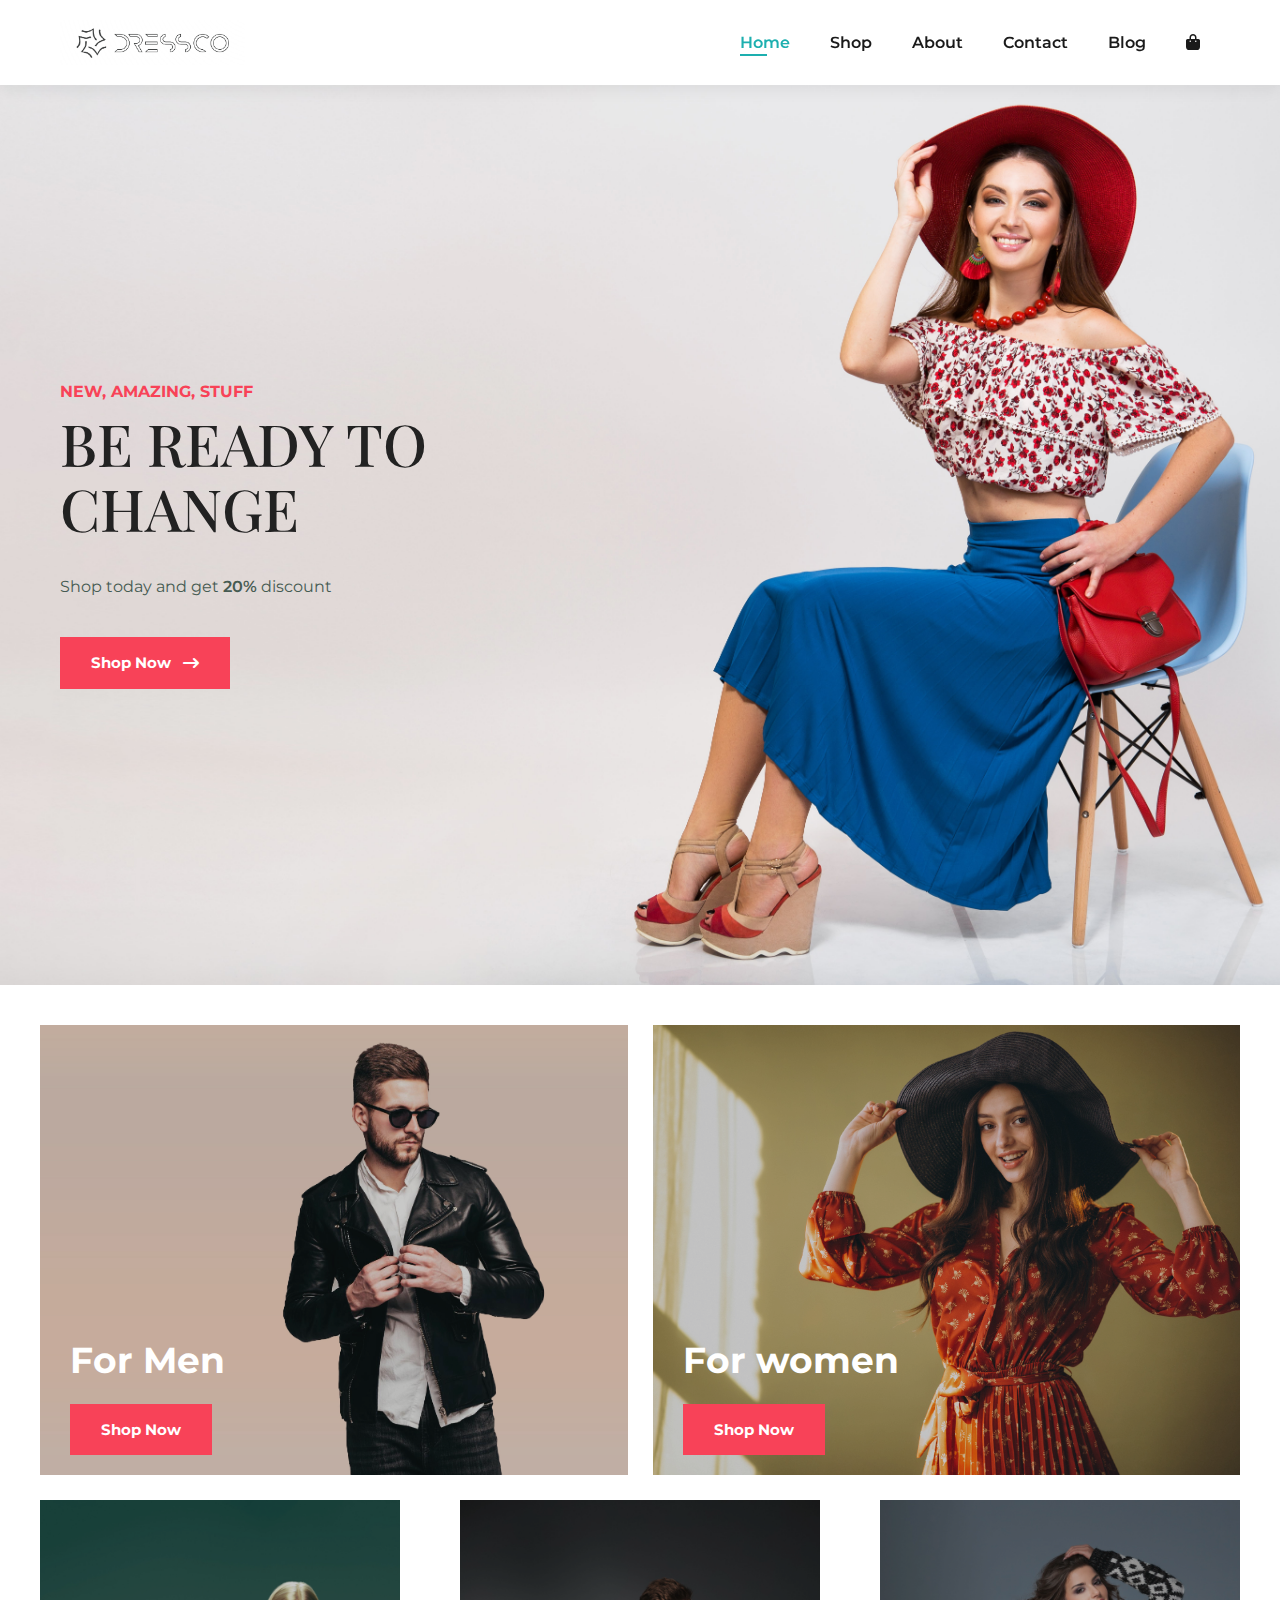
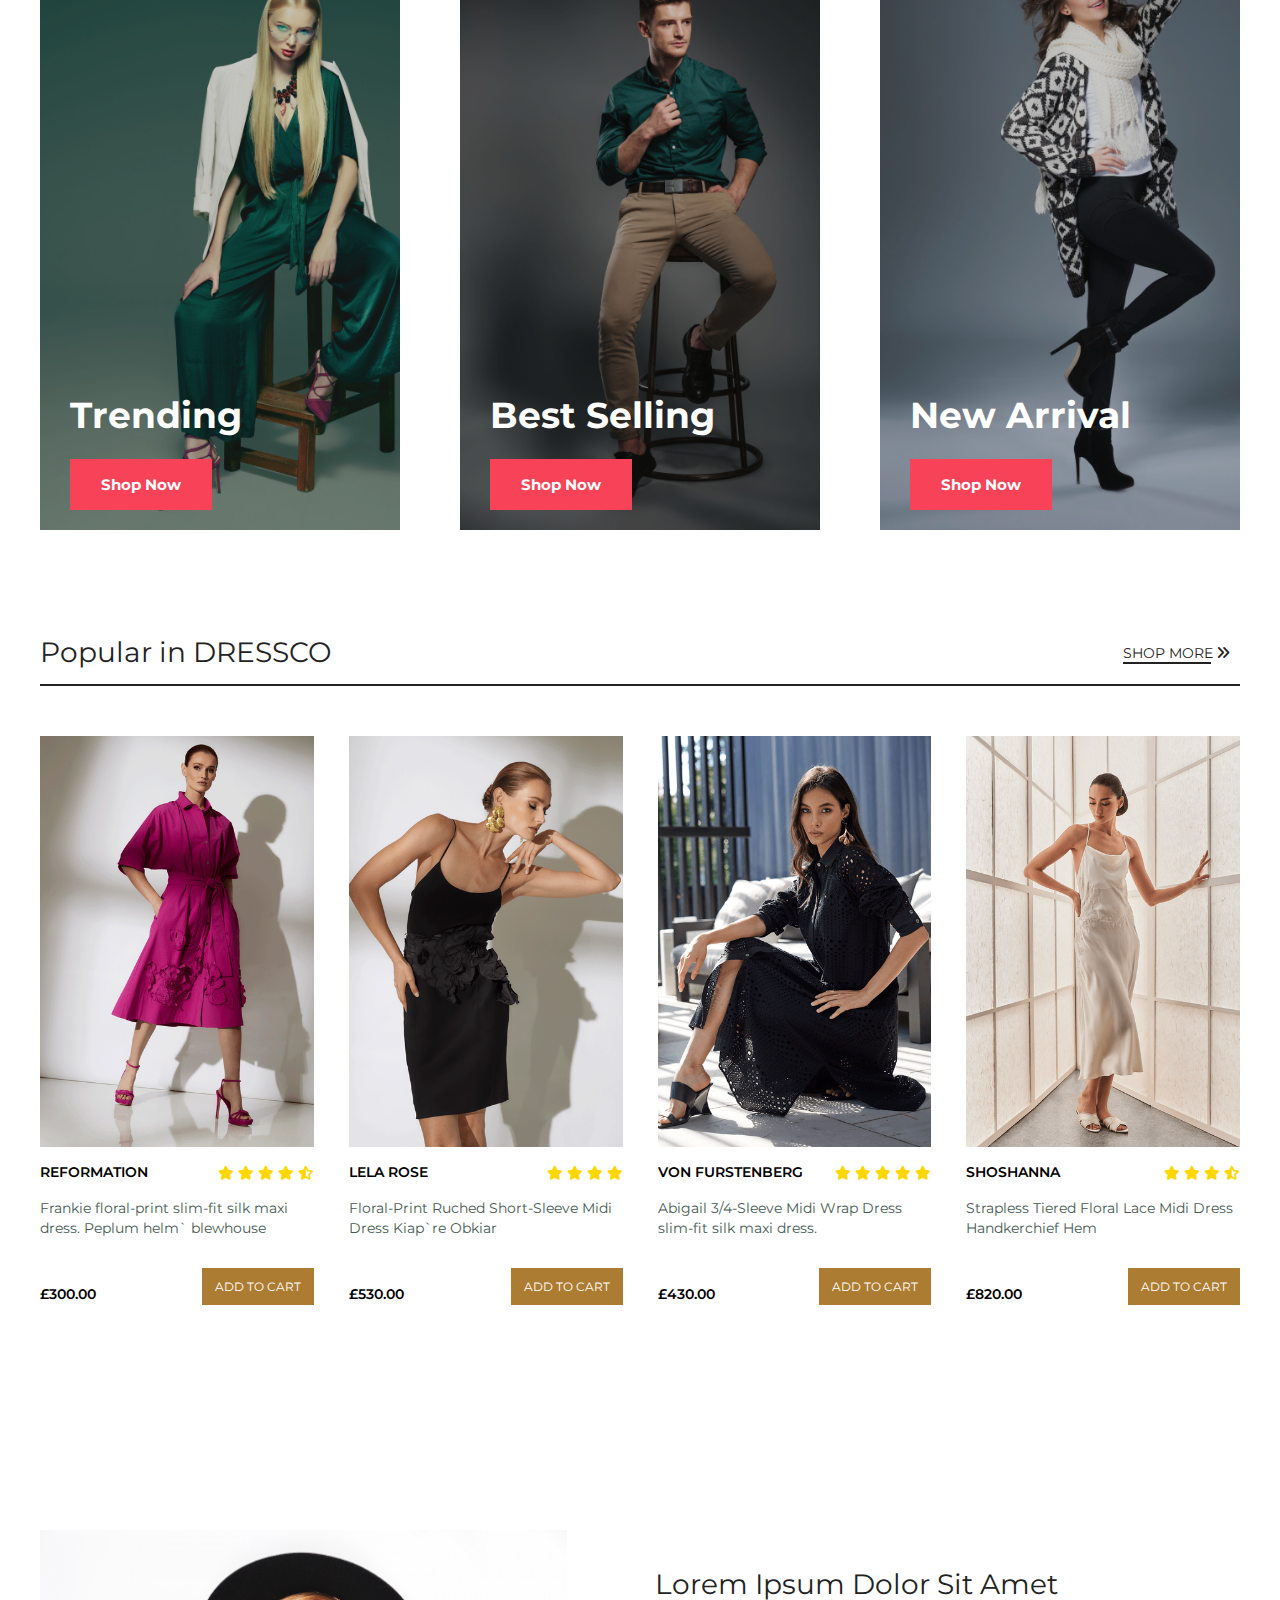
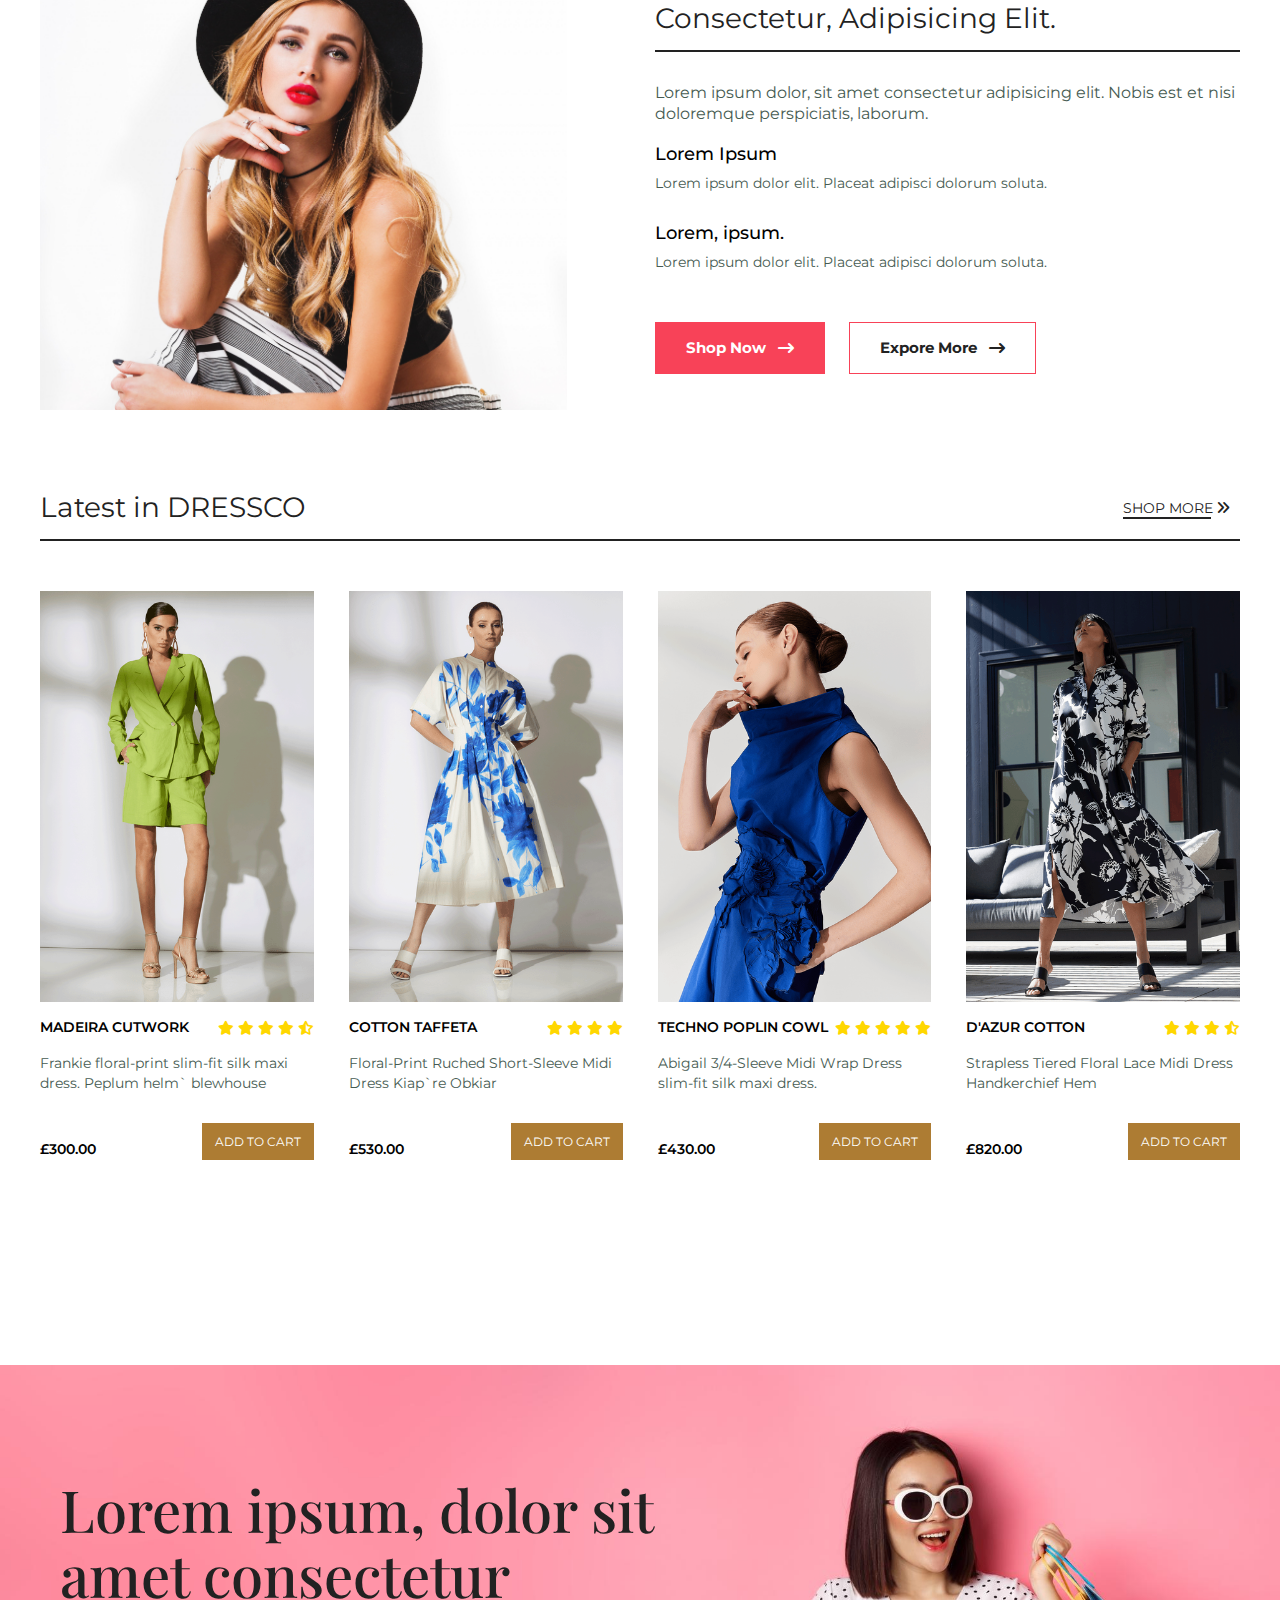
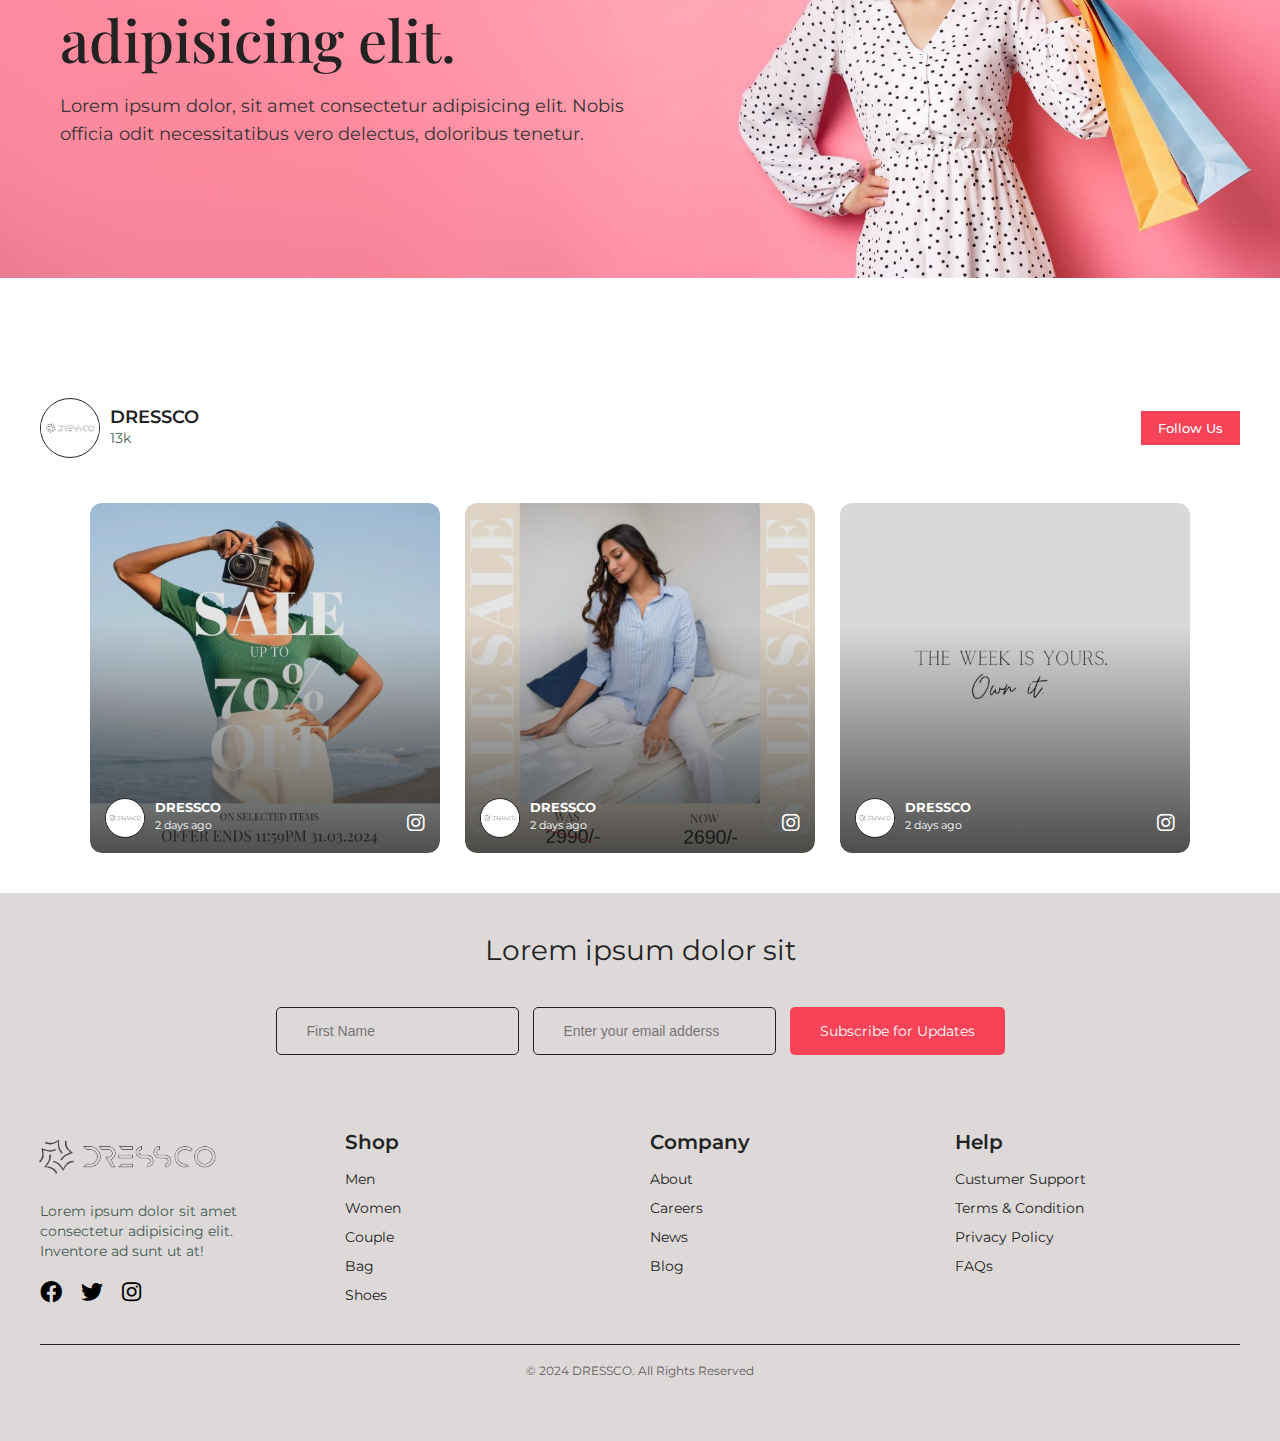
==== commit edf99e35: "Update Home Page" ====
--- a/index.html
+++ b/index.html
@@ -12,15 +12,6 @@
     <title>DRESSCO</title>
   </head>
   <body>
-
-    <!-- Kokis Falling Animation -->
-
-    <div id="container">
-      <div class="kokis">
-        
-      </div>
-    </div>
-
     <header id="header">
       <a class="logo" href="#"><img src="./assets/logo.png" alt="LOGO" /></a>
 
--- a/css/style.css
+++ b/css/style.css
@@ -61,48 +61,6 @@
   font-family: "Montserrat", sans-serif;
   cursor: pointer;
   transition: 0.45s ease;
-}
-
-#container {
-  position: fixed;
-  width: 100%;
-  height: 100vh;
-  top: 80px;
-  left: 0;
-  display: flex;
-  align-items: center;
-  justify-content: center;
-  overflow: hidden;
-  z-index: 101;
-}
-
-.kokis{
-  position: absolute;
-  top: 80px;
-  background-image: url(../assets/kokis.png);
-  width: 80px;
-  height: 80px;
-  background-position: center;
-  background-size: cover;
-  z-index: 1000;
-  animation: animationKokis 5s ease-in-out infinite;
-}
-
-@keyframes animationKokis{
-  0%{
-    transform: translate(0, 0);
-    opacity: 0;
-  
-  }
-
-  50%{
-    opacity: 1;
-  }
-
-  100%{
-    transform: translate(100px, 50vh);
-    opacity: 0;
-  }
 }
 
 
@@ -1065,6 +1023,32 @@
   height: auto;
 }
 
+
+/*Single Product Page*/
+
+#proDetails .image-carrousel {
+  width: 50%;
+  margin-right: 30px;
+}
+
+#proDetails .single-product-details {
+  width: 50%;
+  padding: 20px;
+}
+
+#proDetails .image-carrousel img {
+  height: 400px;
+  object-fit: cover;
+  object-position: top;
+}
+
+#proDetails .image-carrousel .product-image-gallery .gallery-img-col img {
+  height: 110px;
+  object-fit: cover;
+  object-position: top;
+}
+
+
 }
 
 @media (max-width: 477px) {
@@ -1197,5 +1181,50 @@
 
 #footer .top-container .btn-subscribe {
   padding: 15px 20px;
+  margin-top: 0;
+}
+
+#footer .mid-container {
+  width: 100%;
+ justify-content: space-between;
+  display: flex;
+  flex-wrap: wrap;
+  gap: 20px;
+  margin-top: 45px;
+}
+
+#footer .mid-container .footer-col {
+  width: 100%;
+}
+
+#footer .mid-container .footer-col:nth-child(2) {
+  width: 40%;
+  margin-top: 10px;
+}
+#footer .mid-container .footer-col:nth-child(3) {
+  width: 40%;
+  margin-top: 10px;
+}
+#footer .mid-container .footer-col:nth-child(4) {
+  width: 40%;
+  margin-top: 10px;
+}
+
+
+/*Single Product Page*/
+
+#proDetails {
+  display: flex;
+  flex-direction: column;
+  margin-top: 30px;
+}
+
+#proDetails .image-carrousel {
+  width: 100%;
+}
+
+#proDetails .single-product-details {
+  width: 100%;
+  padding: 30px;
 }
 }